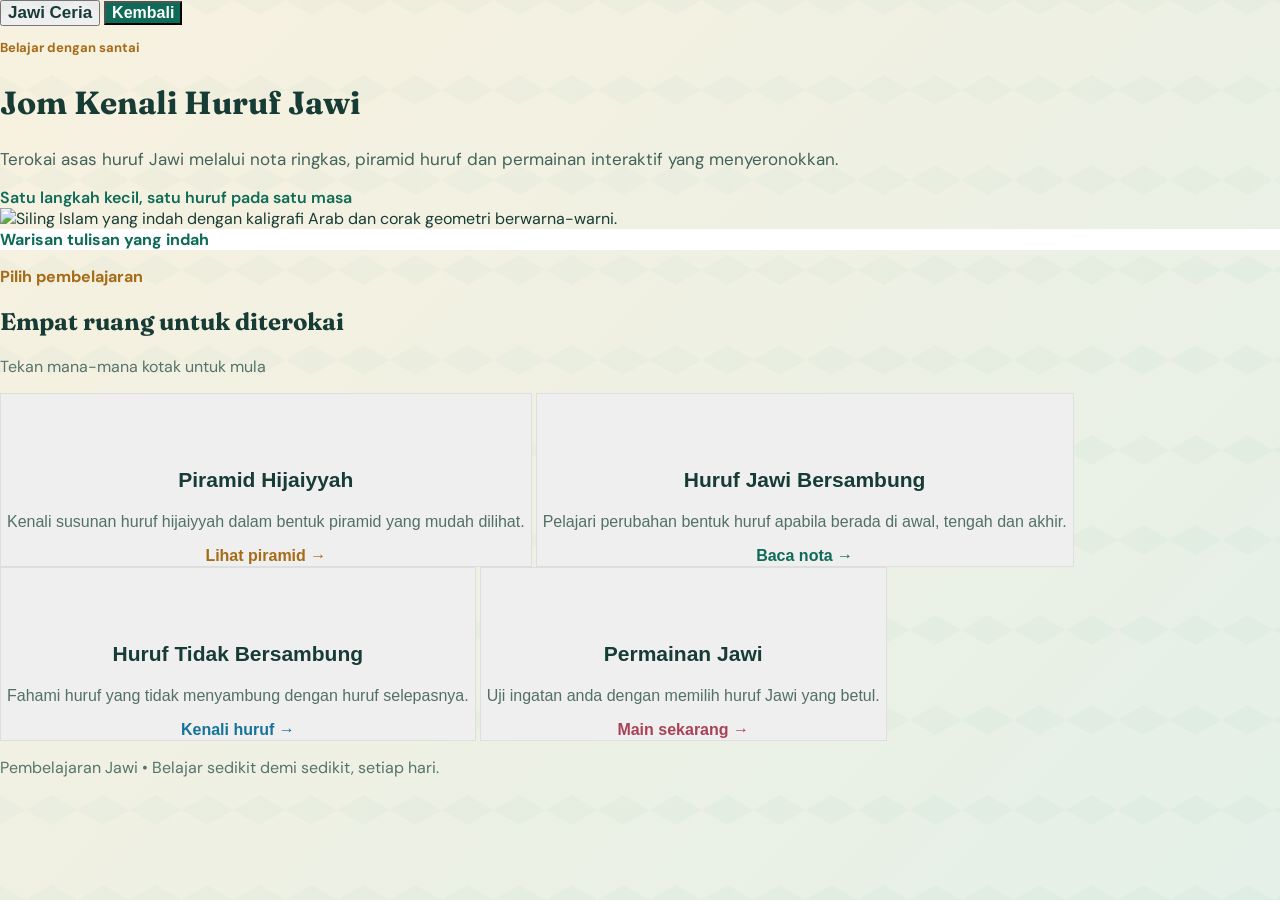
==== index.html @ 9f3eb5b2 "Create index.html" ====
<!doctype html>
<html lang="ms"><head><script>window["__codeletBootstrap__"]=JSON.parse('{"A":"A","B":"20260918-05-13efa67","C":{"Abril Fatface":"YACgEZbkUVE,0","Alfa Slab One":"YACgEYS9sJU,0","Anton":"YACgEcYqQ-A,0","Archivo":"YACgEZulLoA,0","Arial Narrow":"YAGyDvJ_4Ts,0","Arial Rounded MT Bold":"YAFcfoaHu-s,0","Arial":"YAGyDvJ_4Ts,0","Avenir Next":"YAFcfmNq6UY,0","Baloo 2":"YADK30bC6HQ,0","Bebas Neue":"YACgESME5ew,0","Bricolage Grotesque":"YAFyMcdwzpc,0","Broken Glyph":"YADZ-exUkv0,0","Canva Sans":"YAFdJjTk5UU,1","Caveat":"YALBs2ploWQ,0","Comic Sans MS":"YAFcfvtOAUY,1","Cormorant Garamond":"YAFdJhX-538,0","Courier New":"YAGzXiGs0_8,0","Courier Prime":"YAD1aFjegN8,0","DM Sans":"YAD1aU3sLnI,0","DM Serif Display":"YAD1aYG82rc,0","Forum":"YACgEcnnqB4,0","Fraunces":"YAFdJpU7Kkk,0","Georgia":"YAGzXkO0pEM,0","Ghost Mono":"YAHQutsX00Q,0","Hanken Grotesk":"YAFcfhwp99E,0","Helvetica Neue":"YAFcf6CtJfI,0","Helvetica":"YAFcf6CtJfI,0","IBM Plex Mono":"YAFdJkmvhGI,0","Impact":"YAFcfnjI7Vk,0","Instrument Serif":"YAHFeOnZNEk,0","Inter":"YAFdJvSyp_k,3","Iowan Old Style":"YAGNIFa8j9o,0","Jacques Francois":"YADK3zbC6RM,0","JetBrains Mono":"YAFdJksXcAk,0","Josefin Sans":"YAFdJjvw9Ps,0","Lato":"YAFdJuFCnaw,0","Libre Baskerville":"YACgEUFdPdA,0","Lobster":"YAD8SnSjSFI,0","Lora":"YACgEXvxf8Q,0","Merriweather":"YACgEXvHxxs,0","Montserrat":"YAFdtQi73Xs,0","Nunito":"YAFdJoNRMmU,1","Oleo Script":"YACgEQQ14jI,0","Oswald":"YACgEQY10lw,0","Pacifico":"YADLjORQ1u4,0","Phantom Sans":"YAFdJvgJ5TU,0","Playfair Display":"YAFdJhem5V8,1","Plus Jakarta Sans":"YAGvf3_u0_Q,0","Poppins":"YAFdJjbTu24,1","Press Start 2P":"YAFyGr-8pmQ,0","Quicksand":"YAFdJpYtCxE,1","Raleway":"YAFdJhmxbVQ,1","Roboto Slab":"YAFdJswIKAg,0","Rockwell":"YAFcfyVZnN0,0","Rye":"YACgEdQP21k,0","Segoe UI":"YAHNdRD1Klw,0","Source Sans 3":"YAG4lO1Mj10,0","Source Serif 4":"YACgEfdj394,0","Space Grotesk":"YADZ-dYEmhg,0","Space Mono":"YADW1-vpsoc,0","Times New Roman":"YAGzXW3gftg,0","Times":"YAGzXW3gftg,0","Trebuchet MS":"YAFcfrglpVA,0","UV Display":"YAEdVfSSpYo,0","UV Sans":"YAFdJvgJ5TU,0","Ubuntu":"YACgERDU--Q,0","Verdana":"YAGzXTctYtQ,0","Work Sans":"YAGXhLOKv44,0","Yellowtail":"YACgEYG4kG4,0","ui-monospace":"YAD1aFjegN8,0","ui-sans-serif":"YACkoD1yZN0,0"}}');</script><script src="/_sdk/83d6dfdadcd4750a.telemetry_sdk.js" integrity="sha512-XS4Dvzp6vbagZS9vFErihvr8aO3S0tH78KWUefn06fmL4WYqryBtZj/IOLITYj7dFA4gPVvPg1W/JB1DK3uLNQ=="></script>
  <meta charset="UTF-8">
  <meta name="viewport" content="width=device-width, initial-scale=1.0">
  <title>Pembelajaran Huruf Jawi</title>
  <link href="https://fonts.googleapis.com/css2?family=DM+Sans:wght@400;500;600;700&amp;family=Fraunces:opsz,wght@9..144,600;9..144,700&amp;display=swap" rel="stylesheet">
  <style>
    :root {
      --ink: #173b35;
      --cream: #fffaf0;
      --emerald: #0e6b57;
      --gold: #c68b2d;
      --paper: #fffdf8;
    }

    * { box-sizing: border-box; }

    html { scroll-behavior: smooth; }

    body {
      width: 100%;
      min-height: 100%;
      margin: 0;
      color: var(--ink);
      font-family: "DM Sans", sans-serif;
      background-color: var(--cream);
    }

    .app-shell {
      width: 100%;
      min-height: calc(100 * min(var(--vh, 1vh), 1vh));
      position: relative;
      overflow: hidden;
    }

    .pattern-layer {
      position: absolute;
      inset: 0;
      opacity: 0.42;
      pointer-events: none;
      background-image:
        linear-gradient(30deg, rgba(14, 107, 87, 0.055) 12%, transparent 12.5%, transparent 87%, rgba(14, 107, 87, 0.055) 87.5%, rgba(14, 107, 87, 0.055)),
        linear-gradient(150deg, rgba(14, 107, 87, 0.055) 12%, transparent 12.5%, transparent 87%, rgba(14, 107, 87, 0.055) 87.5%, rgba(14, 107, 87, 0.055));
      background-size: 52px 90px;
    }

    .display-font { font-family: "Fraunces", serif; }

    .page-view {
      display: none;
      position: relative;
      z-index: 1;
      animation: reveal 0.38s ease-out;
    }

    .page-view.is-active { display: block; }

    .nav-card {
      border: 1px solid rgba(23, 59, 53, 0.09);
      transition: transform 0.22s ease, box-shadow 0.22s ease;
    }

    .nav-card:hover,
    .nav-card:focus-visible {
      transform: translateY(-7px);
      box-shadow: 0 20px 34px rgba(18, 70, 58, 0.16);
    }

    .nav-card:focus-visible,
    .back-button:focus-visible,
    .answer-button:focus-visible,
    .retry-button:focus-visible {
      outline: 3px solid #c68b2d;
      outline-offset: 3px;
    }

    .card-icon {
      width: 3.25rem;
      height: 3.25rem;
      display: grid;
      place-items: center;
      border-radius: 18px;
    }

    .arabic {
      font-family: "Times New Roman", serif;
      direction: rtl;
      line-height: 1;
    }

    .pyramid-row {
      display: flex;
      justify-content: center;
      gap: clamp(0.45rem, 1.8vw, 1rem);
      margin-bottom: 0.85rem;
    }

    .letter-tile {
      display: grid;
      width: clamp(2.7rem, 7vw, 4.8rem);
      height: clamp(2.7rem, 7vw, 4.8rem);
      place-items: center;
      border-radius: 15px;
      background: #fffdf8;
      border: 1px solid rgba(198, 139, 45, 0.28);
      box-shadow: 0 7px 17px rgba(23, 59, 53, 0.08);
      color: #0e6b57;
      font-size: clamp(1.65rem, 4vw, 2.55rem);
      font-weight: bold;
    }

    .note-row {
      display: grid;
      grid-template-columns: minmax(80px, 0.85fr) 1.2fr 1fr 1fr 1fr;
      gap: 0.65rem;
      align-items: center;
      padding: 1rem;
      border-bottom: 1px solid rgba(23, 59, 53, 0.09);
    }

    .note-row:last-child { border-bottom: 0; }

    .answer-button {
      width: 100%;
      padding: 0.9rem 1rem;
      border-radius: 0.9rem;
      border: 1px solid #d9e5dd;
      background: #fffdf8;
      color: #173b35;
      font-weight: 700;
      transition: transform 0.18s ease, background 0.18s ease, border-color 0.18s ease;
    }

    .answer-button:hover { transform: translateY(-2px); border-color: #0e6b57; }
    .answer-button.is-correct { background: #dcefe6; border-color: #0e6b57; color: #07523f; }
    .answer-button.is-wrong { background: #f9e0db; border-color: #bd4f37; color: #91331f; }

    .status-message { min-height: 1.6rem; }

    @keyframes reveal {
      from { opacity: 0; transform: translateY(10px); }
      to { opacity: 1; transform: translateY(0); }
    }

    @media (max-width: 640px) {
      .note-row {
        grid-template-columns: 1fr 1fr;
        padding: 0.9rem;
      }

      .note-row .note-label { grid-column: 1 / -1; }
    }
  </style>
  <script src="https://cdn.jsdelivr.net/npm/lucide@0.577.0/dist/umd/lucide.min.js" type="text/javascript"></script>
  <script src="https://cdn.tailwindcss.com/3.4.17" type="text/javascript"></script>
  <script src="/_sdk/8de366929c5f3b48.data_sdk.js" type="text/javascript" integrity="sha512-TyQ8k8cZj66xe/aENmn6RyZpdOFZXbAo5+KBG3PeFM+Q4qMTHU8xAqmq4ADClNfPrstgQYV6OzZHwLTnElzB2g=="></script>
  <script src="/_sdk/0ddbbee1c66b1212.editing_sdk.js" type="text/javascript" integrity="sha512-HQn5LM1yruQSbY78ATUril6QeOJ9xj7KqO64ltLtb4vBwI5Qv3/tloFFOndBPZTNZoeV5xKzuth5y6FTi9crsg=="></script>
  <script src="/_sdk/765e1fea0cec97ce.resizing_sdk.js" type="text/javascript" integrity="sha512-IRTJnqww0+HQ5V/LlWEQrlD5SrYHaVvaeVoNe8HYQXoaguzUGheSd9+n9s6WOgaTcEH0g37DuINHZ9aqfzWjlw=="></script>
 </head>
 <body data-template-id="__page-root" style="background: linear-gradient(135deg, rgb(248, 241, 223), rgb(228, 240, 232));">
  <div class="app-shell">
   <div class="pattern-layer"></div>
   <header class="relative z-10 w-full px-5 pt-5 sm:px-8">
    <div class="mx-auto flex max-w-6xl items-center justify-between rounded-2xl border border-white/60 bg-white/75 px-5 py-3 shadow-sm backdrop-blur"><button id="brand-home" type="button" class="flex items-center gap-3 text-left" aria-label="Kembali ke halaman utama"> <span class="grid h-10 w-10 place-items-center rounded-xl bg-emerald-700 text-amber-100"> <i data-lucide="languages" width="21" height="21"></i> </span> <span data-template-id="brand-name" class="canva-text font-bold" style="color: rgb(23, 59, 53); font-weight: 700; font-style: normal; font-size: 17px;">Jawi Ceria</span> </button> <button id="back-button" type="button" data-template-id="back-button" class="back-button canva-button hidden items-center gap-2 rounded-xl px-4 py-2 text-sm font-bold transition hover:brightness-95" style="background: rgb(14, 107, 87); color: rgb(255, 255, 255); font-weight: 700; font-style: normal; font-size: 16px;">Kembali</button>
    </div>
   </header>
   <main class="relative z-10 w-full px-5 pb-10 pt-7 sm:px-8">
    <section id="home-view" class="page-view is-active" aria-labelledby="home-title">
     <div class="mx-auto max-w-6xl">
      <div class="grid items-center gap-8 rounded-[2rem] border border-white/70 bg-white/65 p-6 shadow-xl shadow-emerald-950/5 backdrop-blur-sm md:grid-cols-[1.25fr_0.75fr] md:p-10">
       <div>
        <p data-template-id="hero-eyebrow" class="canva-text mb-3 font-bold uppercase tracking-[0.18em]" style="color: rgb(166, 107, 22); font-weight: 700; font-style: normal; font-size: 13px;">Belajar dengan santai</p>
        <h1 id="home-title" data-template-id="home-title" class="canva-text display-font mb-4 font-bold leading-tight" style="color: rgb(23, 59, 53); font-weight: 700; font-style: normal; font-size: 32px;">Jom Kenali Huruf Jawi</h1>
        <p data-template-id="home-description" class="canva-text max-w-xl leading-7" style="color: rgb(66, 99, 91); font-weight: 400; font-style: normal; font-size: 17px;">Terokai asas huruf Jawi melalui nota ringkas, piramid huruf dan permainan interaktif yang menyeronokkan.</p>
        <div class="mt-6 flex items-center gap-3 text-sm font-semibold text-emerald-800"><span class="h-px w-9 bg-amber-600"></span> <span data-template-id="hero-note" class="canva-text" style="color: rgb(14, 107, 87); font-weight: 600; font-style: normal; font-size: 16px;">Satu langkah kecil, satu huruf pada satu masa</span>
        </div>
       </div>
       <div class="relative mx-auto w-full max-w-sm">
        <div class="absolute -inset-3 rounded-[2rem] border border-amber-500/30"></div><img data-template-id="hero-image" loading="lazy" class="canva-image relative h-64 w-full rounded-[1.6rem] object-cover shadow-lg md:h-72" src="https://images.pexels.com/photos/19697783/pexels-photo-19697783.jpeg" alt="Siling Islam yang indah dengan kaligrafi Arab dan corak geometri berwarna-warni.">
        <div data-template-id="image-caption" class="canva-banner absolute -bottom-4 -left-3 rounded-xl px-4 py-3 text-sm font-bold shadow-lg" style="background: rgb(255, 255, 255); color: rgb(14, 107, 87); font-weight: 700; font-style: normal; font-size: 16px;">Warisan tulisan yang indah</div>
       </div>
      </div>
      <section class="mt-10" aria-labelledby="learning-title">
       <div class="mb-5 flex flex-wrap items-end justify-between gap-3">
        <div>
         <p data-template-id="section-eyebrow" class="canva-text mb-1 text-sm font-bold uppercase tracking-[0.14em]" style="color: rgb(166, 107, 22); font-weight: 700; font-style: normal; font-size: 16px;">Pilih pembelajaran</p>
         <h2 id="learning-title" data-template-id="learning-title" class="canva-text display-font font-bold" style="color: rgb(23, 59, 53); font-weight: 700; font-style: normal; font-size: 24px;">Empat ruang untuk diterokai</h2>
        </div>
        <p data-template-id="section-help" class="canva-text text-sm" style="color: rgb(86, 115, 107); font-weight: 400; font-style: normal; font-size: 16px;">Tekan mana-mana kotak untuk mula</p>
       </div>
       <div class="grid gap-5 sm:grid-cols-2"><button type="button" class="nav-card text-left rounded-3xl p-6 shadow-sm" data-target="pyramid-view"> <span class="card-icon mb-5 bg-amber-100 text-amber-700"><i data-lucide="triangle" width="28" height="28"></i></span> <h3 data-template-id="card-pyramid-title" class="canva-text mb-2 font-bold" style="color: rgb(23, 59, 53); font-weight: 700; font-style: normal; font-size: 21px;">Piramid Hijaiyyah</h3><p data-template-id="card-pyramid-description" class="canva-text leading-6" style="color: rgb(82, 112, 103); font-weight: 400; font-style: normal; font-size: 16px;">Kenali susunan huruf hijaiyyah dalam bentuk piramid yang mudah dilihat.</p><span data-template-id="card-open-label" class="canva-text mt-5 inline-flex items-center gap-2 text-sm font-bold" style="color: rgb(166, 107, 22); font-weight: 700; font-style: normal; font-size: 16px;">Lihat piramid →</span> </button> <button type="button" class="nav-card text-left rounded-3xl p-6 shadow-sm" data-target="connected-view"> <span class="card-icon mb-5 bg-emerald-100 text-emerald-700"><i data-lucide="notebook-pen" width="27" height="27"></i></span> <h3 data-template-id="card-connected-title" class="canva-text mb-2 font-bold" style="color: rgb(23, 59, 53); font-weight: 700; font-style: normal; font-size: 21px;">Huruf Jawi Bersambung</h3><p data-template-id="card-connected-description" class="canva-text leading-6" style="color: rgb(82, 112, 103); font-weight: 400; font-style: normal; font-size: 16px;">Pelajari perubahan bentuk huruf apabila berada di awal, tengah dan akhir.</p><span data-template-id="card-open-label-two" class="canva-text mt-5 inline-flex items-center gap-2 text-sm font-bold" style="color: rgb(14, 107, 87); font-weight: 700; font-style: normal; font-size: 16px;">Baca nota →</span> </button> <button type="button" class="nav-card text-left rounded-3xl p-6 shadow-sm" data-target="separate-view"> <span class="card-icon mb-5 bg-sky-100 text-sky-700"><i data-lucide="git-fork" width="27" height="27"></i></span> <h3 data-template-id="card-separate-title" class="canva-text mb-2 font-bold" style="color: rgb(23, 59, 53); font-weight: 700; font-style: normal; font-size: 21px;">Huruf Tidak Bersambung</h3><p data-template-id="card-separate-description" class="canva-text leading-6" style="color: rgb(82, 112, 103); font-weight: 400; font-style: normal; font-size: 16px;">Fahami huruf yang tidak menyambung dengan huruf selepasnya.</p><span data-template-id="card-open-label-three" class="canva-text mt-5 inline-flex items-center gap-2 text-sm font-bold" style="color: rgb(22, 115, 154); font-weight: 700; font-style: normal; font-size: 16px;">Kenali huruf →</span> </button> <button type="button" class="nav-card text-left rounded-3xl p-6 shadow-sm" data-target="game-view"> <span class="card-icon mb-5 bg-rose-100 text-rose-700"><i data-lucide="gamepad-2" width="27" height="27"></i></span> <h3 data-template-id="card-game-title" class="canva-text mb-2 font-bold" style="color: rgb(23, 59, 53); font-weight: 700; font-style: normal; font-size: 21px;">Permainan Jawi</h3><p data-template-id="card-game-description" class="canva-text leading-6" style="color: rgb(82, 112, 103); font-weight: 400; font-style: normal; font-size: 16px;">Uji ingatan anda dengan memilih huruf Jawi yang betul.</p><span data-template-id="card-open-label-four" class="canva-text mt-5 inline-flex items-center gap-2 text-sm font-bold" style="color: rgb(169, 65, 86); font-weight: 700; font-style: normal; font-size: 16px;">Main sekarang →</span> </button>
       </div>
      </section>
     </div>
    </section>
    <section id="pyramid-view" class="page-view" aria-labelledby="pyramid-title">
     <div class="mx-auto max-w-4xl">
      <div data-template-id="pyramid-panel" class="canva-panel rounded-[2rem] p-6 shadow-xl sm:p-10" style="background: rgb(255, 253, 248);">
       <p data-template-id="pyramid-eyebrow" class="canva-text mb-2 text-sm font-bold uppercase tracking-[0.15em]" style="color: rgb(166, 107, 22); font-weight: 700; font-style: normal; font-size: 16px;">Kotak 1</p>
       <h1 id="pyramid-title" data-template-id="pyramid-title" class="canva-text display-font mb-3 font-bold" style="color: rgb(23, 59, 53); font-weight: 700; font-style: normal; font-size: 32px;">Piramid Hijaiyyah</h1>
       <p data-template-id="pyramid-description" class="canva-text max-w-2xl leading-7" style="color: rgb(66, 99, 91); font-weight: 400; font-style: normal; font-size: 17px;">Lihat dan sebutkan huruf dari atas ke bawah. Ulang beberapa kali supaya bentuk huruf lebih mudah diingati.</p>
       <div class="my-9 rounded-3xl border border-amber-200 bg-amber-50/60 p-5 sm:p-8">
        <div class="pyramid-row">
         <span class="letter-tile arabic">ا</span>
        </div>
        <div class="pyramid-row">
         <span class="letter-tile arabic">ب</span><span class="letter-tile arabic">ت</span>
        </div>
        <div class="pyramid-row">
         <span class="letter-tile arabic">ث</span><span class="letter-tile arabic">ج</span><span class="letter-tile arabic">ح</span>
        </div>
        <div class="pyramid-row">
         <span class="letter-tile arabic">خ</span><span class="letter-tile arabic">د</span><span class="letter-tile arabic">ذ</span><span class="letter-tile arabic">ر</span>
        </div>
        <div class="pyramid-row">
         <span class="letter-tile arabic">ز</span><span class="letter-tile arabic">س</span><span class="letter-tile arabic">ش</span><span class="letter-tile arabic">ص</span><span class="letter-tile arabic">ض</span>
        </div>
       </div>
       <div data-template-id="pyramid-tip" class="canva-banner rounded-2xl px-5 py-4 leading-6" style="background: rgb(228, 241, 233); color: rgb(23, 91, 73); font-weight: 600; font-style: normal; font-size: 16px;">Tip belajar: Mulakan dengan satu baris sehari. Sebut huruf dengan kuat sambil menunjuk kepada setiap kotak.</div>
      </div>
     </div>
    </section>
    <section id="connected-view" class="page-view" aria-labelledby="connected-title">
     <div class="mx-auto max-w-5xl">
      <div data-template-id="connected-panel" class="canva-panel rounded-[2rem] p-6 shadow-xl sm:p-10" style="background: rgb(255, 253, 248);">
       <p data-template-id="connected-eyebrow" class="canva-text mb-2 text-sm font-bold uppercase tracking-[0.15em]" style="color: rgb(14, 107, 87); font-weight: 700; font-style: normal; font-size: 16px;">Kotak 2</p>
       <h1 id="connected-title" data-template-id="connected-title" class="canva-text display-font mb-3 font-bold" style="color: rgb(23, 59, 53); font-weight: 700; font-style: normal; font-size: 32px;">Nota Huruf Jawi Bersambung</h1>
       <p data-template-id="connected-description" class="canva-text mb-7 max-w-3xl leading-7" style="color: rgb(66, 99, 91); font-weight: 400; font-style: normal; font-size: 17px;">Sebahagian huruf Jawi berubah bentuk apabila disambungkan. Perhatikan bentuknya di kedudukan yang berbeza.</p>
       <div class="overflow-hidden rounded-2xl border border-emerald-100 bg-white">
        <div class="note-row bg-emerald-800 text-white"><span data-template-id="connected-head-letter" class="canva-text note-label font-bold" style="color: rgb(255, 255, 255); font-weight: 700; font-style: normal; font-size: 16px;">Nama</span> <span data-template-id="connected-head-isolated" class="canva-text text-center font-bold" style="color: rgb(255, 255, 255); font-weight: 700; font-style: normal; font-size: 16px;">Tunggal</span> <span data-template-id="connected-head-start" class="canva-text text-center font-bold" style="color: rgb(255, 255, 255); font-weight: 700; font-style: normal; font-size: 16px;">Awal</span> <span data-template-id="connected-head-middle" class="canva-text text-center font-bold" style="color: rgb(255, 255, 255); font-weight: 700; font-style: normal; font-size: 16px;">Tengah</span> <span data-template-id="connected-head-end" class="canva-text text-center font-bold" style="color: rgb(255, 255, 255); font-weight: 700; font-style: normal; font-size: 16px;">Akhir</span>
        </div>
        <div class="note-row"><span data-template-id="connected-row-one-name" class="canva-text note-label font-bold" style="color: rgb(23, 59, 53); font-weight: 700; font-style: normal; font-size: 16px;">Ba</span> <span data-template-id="connected-row-one-isolated" class="canva-text arabic text-center" style="color: rgb(14, 107, 87); font-weight: 400; font-style: normal; font-size: 28px;">ب</span> <span data-template-id="connected-row-one-start" class="canva-text arabic text-center" style="color: rgb(14, 107, 87); font-weight: 400; font-style: normal; font-size: 28px;">بـ</span> <span data-template-id="connected-row-one-middle" class="canva-text arabic text-center" style="color: rgb(14, 107, 87); font-weight: 400; font-style: normal; font-size: 28px;">ـبـ</span> <span data-template-id="connected-row-one-end" class="canva-text arabic text-center" style="color: rgb(14, 107, 87); font-weight: 400; font-style: normal; font-size: 28px;">ـب</span>
        </div>
        <div class="note-row"><span data-template-id="connected-row-two-name" class="canva-text note-label font-bold" style="color: rgb(23, 59, 53); font-weight: 700; font-style: normal; font-size: 16px;">Sin</span> <span data-template-id="connected-row-two-isolated" class="canva-text arabic text-center" style="color: rgb(14, 107, 87); font-weight: 400; font-style: normal; font-size: 28px;">س</span> <span data-template-id="connected-row-two-start" class="canva-text arabic text-center" style="color: rgb(14, 107, 87); font-weight: 400; font-style: normal; font-size: 28px;">سـ</span> <span data-template-id="connected-row-two-middle" class="canva-text arabic text-center" style="color: rgb(14, 107, 87); font-weight: 400; font-style: normal; font-size: 28px;">ـسـ</span> <span data-template-id="connected-row-two-end" class="canva-text arabic text-center" style="color: rgb(14, 107, 87); font-weight: 400; font-style: normal; font-size: 28px;">ـس</span>
        </div>
        <div class="note-row"><span data-template-id="connected-row-three-name" class="canva-text note-label font-bold" style="color: rgb(23, 59, 53); font-weight: 700; font-style: normal; font-size: 16px;">Mim</span> <span data-template-id="connected-row-three-isolated" class="canva-text arabic text-center" style="color: rgb(14, 107, 87); font-weight: 400; font-style: normal; font-size: 28px;">م</span> <span data-template-id="connected-row-three-start" class="canva-text arabic text-center" style="color: rgb(14, 107, 87); font-weight: 400; font-style: normal; font-size: 28px;">مـ</span> <span data-template-id="connected-row-three-middle" class="canva-text arabic text-center" style="color: rgb(14, 107, 87); font-weight: 400; font-style: normal; font-size: 28px;">ـمـ</span> <span data-template-id="connected-row-three-end" class="canva-text arabic text-center" style="color: rgb(14, 107, 87); font-weight: 400; font-style: normal; font-size: 28px;">ـم</span>
        </div>
       </div>
      </div>
     </div>
    </section>
    <section id="separate-view" class="page-view" aria-labelledby="separate-title">
     <div class="mx-auto max-w-5xl">
      <div data-template-id="separate-panel" class="canva-panel rounded-[2rem] p-6 shadow-xl sm:p-10" style="background: rgb(255, 253, 248);">
       <p data-template-id="separate-eyebrow" class="canva-text mb-2 text-sm font-bold uppercase tracking-[0.15em]" style="color: rgb(22, 115, 154); font-weight: 700; font-style: normal; font-size: 16px;">Kotak 3</p>
       <h1 id="separate-title" data-template-id="separate-title" class="canva-text display-font mb-3 font-bold" style="color: rgb(23, 59, 53); font-weight: 700; font-style: normal; font-size: 32px;">Huruf Tidak Bersambung</h1>
       <p data-template-id="separate-description" class="canva-text max-w-3xl leading-7" style="color: rgb(66, 99, 91); font-weight: 400; font-style: normal; font-size: 17px;">Huruf ini boleh disambungkan dengan huruf sebelumnya, tetapi tidak boleh disambungkan kepada huruf selepasnya.</p>
       <div class="mt-8 grid gap-4 sm:grid-cols-2 lg:grid-cols-4">
        <article data-template-id="separate-card-alif" class="canva-card rounded-2xl p-5 text-center shadow-sm" style="background: rgb(241, 248, 245);">
         <p data-template-id="separate-alif-letter" class="canva-text arabic mb-2" style="color: rgb(14, 107, 87); font-weight: 400; font-style: normal; font-size: 44px;">ا</p>
         <h2 data-template-id="separate-alif-name" class="canva-text mb-2 font-bold" style="color: rgb(23, 59, 53); font-weight: 700; font-style: normal; font-size: 24px;">Alif</h2>
         <p data-template-id="separate-alif-note" class="canva-text text-sm leading-6" style="color: rgb(85, 115, 107); font-weight: 400; font-style: normal; font-size: 16px;">Tidak menyambung ke huruf selepasnya.</p>
        </article>
        <article data-template-id="separate-card-dal" class="canva-card rounded-2xl p-5 text-center shadow-sm" style="background: rgb(238, 247, 250);">
         <p data-template-id="separate-dal-letter" class="canva-text arabic mb-2" style="color: rgb(22, 115, 154); font-weight: 400; font-style: normal; font-size: 44px;">د</p>
         <h2 data-template-id="separate-dal-name" class="canva-text mb-2 font-bold" style="color: rgb(23, 59, 53); font-weight: 700; font-style: normal; font-size: 24px;">Dal</h2>
         <p data-template-id="separate-dal-note" class="canva-text text-sm leading-6" style="color: rgb(85, 115, 107); font-weight: 400; font-style: normal; font-size: 16px;">Berhenti sambungan selepas huruf ini.</p>
        </article>
        <article data-template-id="separate-card-ra" class="canva-card rounded-2xl p-5 text-center shadow-sm" style="background: rgb(255, 245, 232);">
         <p data-template-id="separate-ra-letter" class="canva-text arabic mb-2" style="color: rgb(166, 107, 22); font-weight: 400; font-style: normal; font-size: 44px;">ر</p>
         <h2 data-template-id="separate-ra-name" class="canva-text mb-2 font-bold" style="color: rgb(23, 59, 53); font-weight: 700; font-style: normal; font-size: 24px;">Ra</h2>
         <p data-template-id="separate-ra-note" class="canva-text text-sm leading-6" style="color: rgb(85, 115, 107); font-weight: 400; font-style: normal; font-size: 16px;">Bentuknya kekal terpisah di sebelah kiri.</p>
        </article>
        <article data-template-id="separate-card-wau" class="canva-card rounded-2xl p-5 text-center shadow-sm" style="background: rgb(251, 239, 241);">
         <p data-template-id="separate-wau-letter" class="canva-text arabic mb-2" style="color: rgb(169, 65, 86); font-weight: 400; font-style: normal; font-size: 44px;">و</p>
         <h2 data-template-id="separate-wau-name" class="canva-text mb-2 font-bold" style="color: rgb(23, 59, 53); font-weight: 700; font-style: normal; font-size: 24px;">Wau</h2>
         <p data-template-id="separate-wau-note" class="canva-text text-sm leading-6" style="color: rgb(85, 115, 107); font-weight: 400; font-style: normal; font-size: 16px;">Tidak boleh bersambung dengan huruf seterusnya.</p>
        </article>
       </div>
       <div data-template-id="separate-tip" class="canva-banner mt-7 rounded-2xl px-5 py-4 leading-6" style="background: rgb(233, 243, 248); color: rgb(23, 97, 125); font-weight: 600; font-style: normal; font-size: 16px;">Ingat mudah: Alif, Dal, Zal, Ra, Zai dan Wau tidak menyambung ke huruf selepasnya.</div>
      </div>
     </div>
    </section>
    <section id="game-view" class="page-view" aria-labelledby="game-title">
     <div class="mx-auto max-w-3xl">
      <div data-template-id="game-panel" class="canva-panel rounded-[2rem] p-6 text-center shadow-xl sm:p-10" style="background: rgb(255, 253, 248);">
       <p data-template-id="game-eyebrow" class="canva-text mb-2 text-sm font-bold uppercase tracking-[0.15em]" style="color: rgb(169, 65, 86); font-weight: 700; font-style: normal; font-size: 16px;">Kotak 4</p>
       <h1 id="game-title" data-template-id="game-title" class="canva-text display-font mb-3 font-bold" style="color: rgb(23, 59, 53); font-weight: 700; font-style: normal; font-size: 32px;">Permainan Jawi</h1>
       <p data-template-id="game-description" class="canva-text mx-auto max-w-xl leading-7" style="color: rgb(66, 99, 91); font-weight: 400; font-style: normal; font-size: 17px;">Pilih huruf yang sepadan dengan nama yang diberikan. Jawab dengan tenang dan cuba lagi jika perlu.</p>
       <div class="my-8 rounded-3xl border border-amber-200 bg-amber-50 p-7">
        <p data-template-id="game-question-label" class="canva-text mb-3 font-bold" style="color: rgb(121, 82, 19); font-weight: 700; font-style: normal; font-size: 16px;">Manakah huruf Jawi bagi “Ba”?</p>
        <p data-template-id="game-letter" class="canva-text arabic font-bold" style="color: rgb(14, 107, 87); font-weight: 400; font-style: normal; font-size: 64px;">ب</p>
       </div>
       <div class="grid gap-3 sm:grid-cols-3" role="group" aria-label="Pilihan jawapan"><button type="button" class="answer-button arabic" data-answer="wrong" data-template-id="answer-one" style="background: rgb(255, 253, 248); color: rgb(23, 59, 53); font-weight: 700; font-style: normal; font-size: 28px;">ت</button> <button type="button" class="answer-button arabic" data-answer="correct" data-template-id="answer-two" style="background: rgb(255, 253, 248); color: rgb(23, 59, 53); font-weight: 700; font-style: normal; font-size: 28px;">ب</button> <button type="button" class="answer-button arabic" data-answer="wrong" data-template-id="answer-three" style="background: rgb(255, 253, 248); color: rgb(23, 59, 53); font-weight: 700; font-style: normal; font-size: 28px;">ن</button>
       </div>
       <p id="game-feedback" class="status-message mt-5 text-sm font-bold" aria-live="polite"></p><button id="retry-button" type="button" data-template-id="retry-button" class="retry-button canva-button mt-4 hidden rounded-xl px-5 py-3 font-bold transition hover:brightness-95" style="background: rgb(14, 107, 87); color: rgb(255, 255, 255); font-weight: 700; font-style: normal; font-size: 16px;">Cuba Semula</button>
      </div>
     </div>
    </section>
   </main>
   <footer class="relative z-10 w-full px-5 pb-7 text-center sm:px-8">
    <p data-template-id="footer-text" class="canva-text text-sm" style="color: rgb(86, 115, 107); font-weight: 400; font-style: normal; font-size: 16px;">Pembelajaran Jawi • Belajar sedikit demi sedikit, setiap hari.</p>
   </footer>
  </div>
  <script>
    document.addEventListener("DOMContentLoaded", function () {
      lucide.createIcons();

      const views = document.querySelectorAll(".page-view");
      const backButton = document.getElementById("back-button");
      const brandHome = document.getElementById("brand-home");
      const homeView = document.getElementById("home-view");

      function showView(viewId) {
        views.forEach(function (view) {
          view.classList.toggle("is-active", view.id === viewId);
        });

        const isHome = viewId === "home-view";
        backButton.classList.toggle("hidden", isHome);
        backButton.classList.toggle("inline-flex", !isHome);

        if (!isHome) {
          window.scrollTo({ top: 0, behavior: "smooth" });
        }
      }

      document.querySelectorAll("[data-target]").forEach(function (button) {
        button.addEventListener("click", function () {
          showView(button.dataset.target);
        });
      });

      backButton.addEventListener("click", function () {
        showView("home-view");
      });

      brandHome.addEventListener("click", function () {
        showView("home-view");
      });

      const feedback = document.getElementById("game-feedback");
      const retryButton = document.getElementById("retry-button");
      const answers = document.querySelectorAll(".answer-button");

      answers.forEach(function (answer) {
        answer.addEventListener("click", function () {
          if (document.querySelector(".answer-button:disabled")) return;

          answers.forEach(function (item) {
            item.disabled = true;
          });

          if (answer.dataset.answer === "correct") {
            answer.classList.add("is-correct");
            feedback.textContent = "Hebat! Ini ialah huruf ب (ba).";
            feedback.className = "status-message mt-5 text-sm font-bold text-emerald-700";
          } else {
            answer.classList.add("is-wrong");
            document.querySelector('[data-answer="correct"]').classList.add("is-correct");
            feedback.textContent = "Belum tepat. Jawapan yang betul ialah ب (ba).";
            feedback.className = "status-message mt-5 text-sm font-bold text-rose-700";
          }

          retryButton.classList.remove("hidden");
        });
      });

      retryButton.addEventListener("click", function () {
        answers.forEach(function (answer) {
          answer.disabled = false;
          answer.classList.remove("is-correct", "is-wrong");
        });

        feedback.textContent = "";
        feedback.className = "status-message mt-5 text-sm font-bold";
        retryButton.classList.add("hidden");
      });
    });
  </script>
 
</body></html>
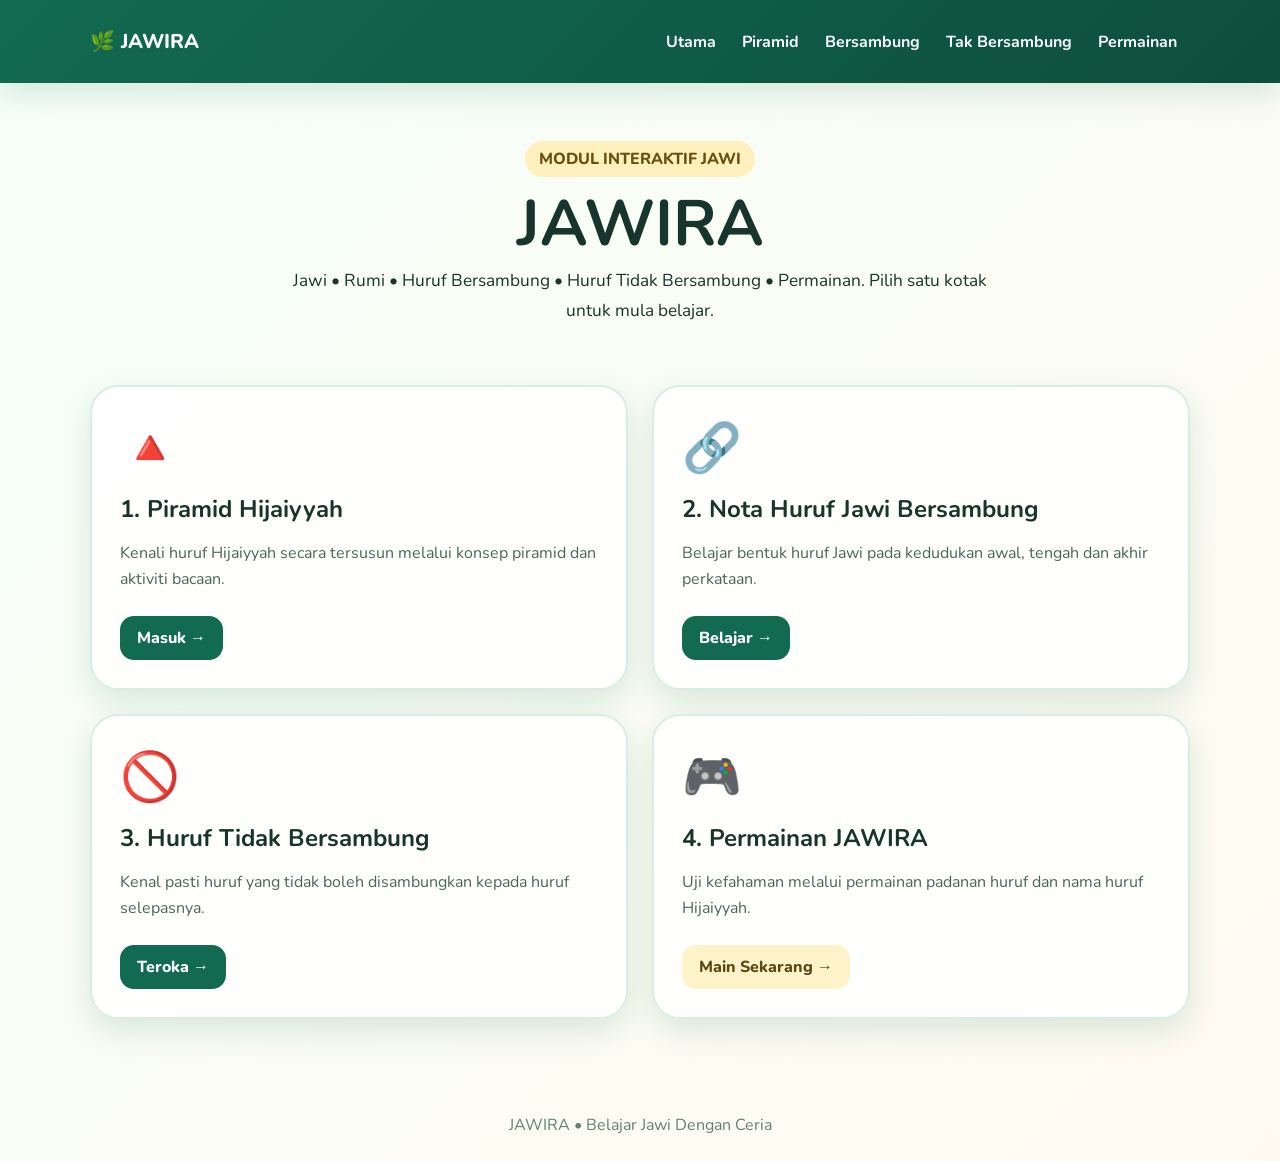
==== commit 54a2ca22: "Add files via upload" ====
--- a/index.html
+++ b/index.html
@@ -1,372 +1,16 @@
-<!doctype html>
-<html lang="ms"><head><script>window["__codeletBootstrap__"]=JSON.parse('{"A":"A","B":"20260918-05-13efa67","C":{"Abril Fatface":"YACgEZbkUVE,0","Alfa Slab One":"YACgEYS9sJU,0","Anton":"YACgEcYqQ-A,0","Archivo":"YACgEZulLoA,0","Arial Narrow":"YAGyDvJ_4Ts,0","Arial Rounded MT Bold":"YAFcfoaHu-s,0","Arial":"YAGyDvJ_4Ts,0","Avenir Next":"YAFcfmNq6UY,0","Baloo 2":"YADK30bC6HQ,0","Bebas Neue":"YACgESME5ew,0","Bricolage Grotesque":"YAFyMcdwzpc,0","Broken Glyph":"YADZ-exUkv0,0","Canva Sans":"YAFdJjTk5UU,1","Caveat":"YALBs2ploWQ,0","Comic Sans MS":"YAFcfvtOAUY,1","Cormorant Garamond":"YAFdJhX-538,0","Courier New":"YAGzXiGs0_8,0","Courier Prime":"YAD1aFjegN8,0","DM Sans":"YAD1aU3sLnI,0","DM Serif Display":"YAD1aYG82rc,0","Forum":"YACgEcnnqB4,0","Fraunces":"YAFdJpU7Kkk,0","Georgia":"YAGzXkO0pEM,0","Ghost Mono":"YAHQutsX00Q,0","Hanken Grotesk":"YAFcfhwp99E,0","Helvetica Neue":"YAFcf6CtJfI,0","Helvetica":"YAFcf6CtJfI,0","IBM Plex Mono":"YAFdJkmvhGI,0","Impact":"YAFcfnjI7Vk,0","Instrument Serif":"YAHFeOnZNEk,0","Inter":"YAFdJvSyp_k,3","Iowan Old Style":"YAGNIFa8j9o,0","Jacques Francois":"YADK3zbC6RM,0","JetBrains Mono":"YAFdJksXcAk,0","Josefin Sans":"YAFdJjvw9Ps,0","Lato":"YAFdJuFCnaw,0","Libre Baskerville":"YACgEUFdPdA,0","Lobster":"YAD8SnSjSFI,0","Lora":"YACgEXvxf8Q,0","Merriweather":"YACgEXvHxxs,0","Montserrat":"YAFdtQi73Xs,0","Nunito":"YAFdJoNRMmU,1","Oleo Script":"YACgEQQ14jI,0","Oswald":"YACgEQY10lw,0","Pacifico":"YADLjORQ1u4,0","Phantom Sans":"YAFdJvgJ5TU,0","Playfair Display":"YAFdJhem5V8,1","Plus Jakarta Sans":"YAGvf3_u0_Q,0","Poppins":"YAFdJjbTu24,1","Press Start 2P":"YAFyGr-8pmQ,0","Quicksand":"YAFdJpYtCxE,1","Raleway":"YAFdJhmxbVQ,1","Roboto Slab":"YAFdJswIKAg,0","Rockwell":"YAFcfyVZnN0,0","Rye":"YACgEdQP21k,0","Segoe UI":"YAHNdRD1Klw,0","Source Sans 3":"YAG4lO1Mj10,0","Source Serif 4":"YACgEfdj394,0","Space Grotesk":"YADZ-dYEmhg,0","Space Mono":"YADW1-vpsoc,0","Times New Roman":"YAGzXW3gftg,0","Times":"YAGzXW3gftg,0","Trebuchet MS":"YAFcfrglpVA,0","UV Display":"YAEdVfSSpYo,0","UV Sans":"YAFdJvgJ5TU,0","Ubuntu":"YACgERDU--Q,0","Verdana":"YAGzXTctYtQ,0","Work Sans":"YAGXhLOKv44,0","Yellowtail":"YACgEYG4kG4,0","ui-monospace":"YAD1aFjegN8,0","ui-sans-serif":"YACkoD1yZN0,0"}}');</script><script src="/_sdk/83d6dfdadcd4750a.telemetry_sdk.js" integrity="sha512-XS4Dvzp6vbagZS9vFErihvr8aO3S0tH78KWUefn06fmL4WYqryBtZj/IOLITYj7dFA4gPVvPg1W/JB1DK3uLNQ=="></script>
-  <meta charset="UTF-8">
-  <meta name="viewport" content="width=device-width, initial-scale=1.0">
-  <title>Pembelajaran Huruf Jawi</title>
-  <link href="https://fonts.googleapis.com/css2?family=DM+Sans:wght@400;500;600;700&amp;family=Fraunces:opsz,wght@9..144,600;9..144,700&amp;display=swap" rel="stylesheet">
-  <style>
-    :root {
-      --ink: #173b35;
-      --cream: #fffaf0;
-      --emerald: #0e6b57;
-      --gold: #c68b2d;
-      --paper: #fffdf8;
-    }
-
-    * { box-sizing: border-box; }
-
-    html { scroll-behavior: smooth; }
-
-    body {
-      width: 100%;
-      min-height: 100%;
-      margin: 0;
-      color: var(--ink);
-      font-family: "DM Sans", sans-serif;
-      background-color: var(--cream);
-    }
-
-    .app-shell {
-      width: 100%;
-      min-height: calc(100 * min(var(--vh, 1vh), 1vh));
-      position: relative;
-      overflow: hidden;
-    }
-
-    .pattern-layer {
-      position: absolute;
-      inset: 0;
-      opacity: 0.42;
-      pointer-events: none;
-      background-image:
-        linear-gradient(30deg, rgba(14, 107, 87, 0.055) 12%, transparent 12.5%, transparent 87%, rgba(14, 107, 87, 0.055) 87.5%, rgba(14, 107, 87, 0.055)),
-        linear-gradient(150deg, rgba(14, 107, 87, 0.055) 12%, transparent 12.5%, transparent 87%, rgba(14, 107, 87, 0.055) 87.5%, rgba(14, 107, 87, 0.055));
-      background-size: 52px 90px;
-    }
-
-    .display-font { font-family: "Fraunces", serif; }
-
-    .page-view {
-      display: none;
-      position: relative;
-      z-index: 1;
-      animation: reveal 0.38s ease-out;
-    }
-
-    .page-view.is-active { display: block; }
-
-    .nav-card {
-      border: 1px solid rgba(23, 59, 53, 0.09);
-      transition: transform 0.22s ease, box-shadow 0.22s ease;
-    }
-
-    .nav-card:hover,
-    .nav-card:focus-visible {
-      transform: translateY(-7px);
-      box-shadow: 0 20px 34px rgba(18, 70, 58, 0.16);
-    }
-
-    .nav-card:focus-visible,
-    .back-button:focus-visible,
-    .answer-button:focus-visible,
-    .retry-button:focus-visible {
-      outline: 3px solid #c68b2d;
-      outline-offset: 3px;
-    }
-
-    .card-icon {
-      width: 3.25rem;
-      height: 3.25rem;
-      display: grid;
-      place-items: center;
-      border-radius: 18px;
-    }
-
-    .arabic {
-      font-family: "Times New Roman", serif;
-      direction: rtl;
-      line-height: 1;
-    }
-
-    .pyramid-row {
-      display: flex;
-      justify-content: center;
-      gap: clamp(0.45rem, 1.8vw, 1rem);
-      margin-bottom: 0.85rem;
-    }
-
-    .letter-tile {
-      display: grid;
-      width: clamp(2.7rem, 7vw, 4.8rem);
-      height: clamp(2.7rem, 7vw, 4.8rem);
-      place-items: center;
-      border-radius: 15px;
-      background: #fffdf8;
-      border: 1px solid rgba(198, 139, 45, 0.28);
-      box-shadow: 0 7px 17px rgba(23, 59, 53, 0.08);
-      color: #0e6b57;
-      font-size: clamp(1.65rem, 4vw, 2.55rem);
-      font-weight: bold;
-    }
-
-    .note-row {
-      display: grid;
-      grid-template-columns: minmax(80px, 0.85fr) 1.2fr 1fr 1fr 1fr;
-      gap: 0.65rem;
-      align-items: center;
-      padding: 1rem;
-      border-bottom: 1px solid rgba(23, 59, 53, 0.09);
-    }
-
-    .note-row:last-child { border-bottom: 0; }
-
-    .answer-button {
-      width: 100%;
-      padding: 0.9rem 1rem;
-      border-radius: 0.9rem;
-      border: 1px solid #d9e5dd;
-      background: #fffdf8;
-      color: #173b35;
-      font-weight: 700;
-      transition: transform 0.18s ease, background 0.18s ease, border-color 0.18s ease;
-    }
-
-    .answer-button:hover { transform: translateY(-2px); border-color: #0e6b57; }
-    .answer-button.is-correct { background: #dcefe6; border-color: #0e6b57; color: #07523f; }
-    .answer-button.is-wrong { background: #f9e0db; border-color: #bd4f37; color: #91331f; }
-
-    .status-message { min-height: 1.6rem; }
-
-    @keyframes reveal {
-      from { opacity: 0; transform: translateY(10px); }
-      to { opacity: 1; transform: translateY(0); }
-    }
-
-    @media (max-width: 640px) {
-      .note-row {
-        grid-template-columns: 1fr 1fr;
-        padding: 0.9rem;
-      }
-
-      .note-row .note-label { grid-column: 1 / -1; }
-    }
-  </style>
-  <script src="https://cdn.jsdelivr.net/npm/lucide@0.577.0/dist/umd/lucide.min.js" type="text/javascript"></script>
-  <script src="https://cdn.tailwindcss.com/3.4.17" type="text/javascript"></script>
-  <script src="/_sdk/8de366929c5f3b48.data_sdk.js" type="text/javascript" integrity="sha512-TyQ8k8cZj66xe/aENmn6RyZpdOFZXbAo5+KBG3PeFM+Q4qMTHU8xAqmq4ADClNfPrstgQYV6OzZHwLTnElzB2g=="></script>
-  <script src="/_sdk/0ddbbee1c66b1212.editing_sdk.js" type="text/javascript" integrity="sha512-HQn5LM1yruQSbY78ATUril6QeOJ9xj7KqO64ltLtb4vBwI5Qv3/tloFFOndBPZTNZoeV5xKzuth5y6FTi9crsg=="></script>
-  <script src="/_sdk/765e1fea0cec97ce.resizing_sdk.js" type="text/javascript" integrity="sha512-IRTJnqww0+HQ5V/LlWEQrlD5SrYHaVvaeVoNe8HYQXoaguzUGheSd9+n9s6WOgaTcEH0g37DuINHZ9aqfzWjlw=="></script>
- </head>
- <body data-template-id="__page-root" style="background: linear-gradient(135deg, rgb(248, 241, 223), rgb(228, 240, 232));">
-  <div class="app-shell">
-   <div class="pattern-layer"></div>
-   <header class="relative z-10 w-full px-5 pt-5 sm:px-8">
-    <div class="mx-auto flex max-w-6xl items-center justify-between rounded-2xl border border-white/60 bg-white/75 px-5 py-3 shadow-sm backdrop-blur"><button id="brand-home" type="button" class="flex items-center gap-3 text-left" aria-label="Kembali ke halaman utama"> <span class="grid h-10 w-10 place-items-center rounded-xl bg-emerald-700 text-amber-100"> <i data-lucide="languages" width="21" height="21"></i> </span> <span data-template-id="brand-name" class="canva-text font-bold" style="color: rgb(23, 59, 53); font-weight: 700; font-style: normal; font-size: 17px;">Jawi Ceria</span> </button> <button id="back-button" type="button" data-template-id="back-button" class="back-button canva-button hidden items-center gap-2 rounded-xl px-4 py-2 text-sm font-bold transition hover:brightness-95" style="background: rgb(14, 107, 87); color: rgb(255, 255, 255); font-weight: 700; font-style: normal; font-size: 16px;">Kembali</button>
-    </div>
-   </header>
-   <main class="relative z-10 w-full px-5 pb-10 pt-7 sm:px-8">
-    <section id="home-view" class="page-view is-active" aria-labelledby="home-title">
-     <div class="mx-auto max-w-6xl">
-      <div class="grid items-center gap-8 rounded-[2rem] border border-white/70 bg-white/65 p-6 shadow-xl shadow-emerald-950/5 backdrop-blur-sm md:grid-cols-[1.25fr_0.75fr] md:p-10">
-       <div>
-        <p data-template-id="hero-eyebrow" class="canva-text mb-3 font-bold uppercase tracking-[0.18em]" style="color: rgb(166, 107, 22); font-weight: 700; font-style: normal; font-size: 13px;">Belajar dengan santai</p>
-        <h1 id="home-title" data-template-id="home-title" class="canva-text display-font mb-4 font-bold leading-tight" style="color: rgb(23, 59, 53); font-weight: 700; font-style: normal; font-size: 32px;">Jom Kenali Huruf Jawi</h1>
-        <p data-template-id="home-description" class="canva-text max-w-xl leading-7" style="color: rgb(66, 99, 91); font-weight: 400; font-style: normal; font-size: 17px;">Terokai asas huruf Jawi melalui nota ringkas, piramid huruf dan permainan interaktif yang menyeronokkan.</p>
-        <div class="mt-6 flex items-center gap-3 text-sm font-semibold text-emerald-800"><span class="h-px w-9 bg-amber-600"></span> <span data-template-id="hero-note" class="canva-text" style="color: rgb(14, 107, 87); font-weight: 600; font-style: normal; font-size: 16px;">Satu langkah kecil, satu huruf pada satu masa</span>
-        </div>
-       </div>
-       <div class="relative mx-auto w-full max-w-sm">
-        <div class="absolute -inset-3 rounded-[2rem] border border-amber-500/30"></div><img data-template-id="hero-image" loading="lazy" class="canva-image relative h-64 w-full rounded-[1.6rem] object-cover shadow-lg md:h-72" src="https://images.pexels.com/photos/19697783/pexels-photo-19697783.jpeg" alt="Siling Islam yang indah dengan kaligrafi Arab dan corak geometri berwarna-warni.">
-        <div data-template-id="image-caption" class="canva-banner absolute -bottom-4 -left-3 rounded-xl px-4 py-3 text-sm font-bold shadow-lg" style="background: rgb(255, 255, 255); color: rgb(14, 107, 87); font-weight: 700; font-style: normal; font-size: 16px;">Warisan tulisan yang indah</div>
-       </div>
-      </div>
-      <section class="mt-10" aria-labelledby="learning-title">
-       <div class="mb-5 flex flex-wrap items-end justify-between gap-3">
-        <div>
-         <p data-template-id="section-eyebrow" class="canva-text mb-1 text-sm font-bold uppercase tracking-[0.14em]" style="color: rgb(166, 107, 22); font-weight: 700; font-style: normal; font-size: 16px;">Pilih pembelajaran</p>
-         <h2 id="learning-title" data-template-id="learning-title" class="canva-text display-font font-bold" style="color: rgb(23, 59, 53); font-weight: 700; font-style: normal; font-size: 24px;">Empat ruang untuk diterokai</h2>
-        </div>
-        <p data-template-id="section-help" class="canva-text text-sm" style="color: rgb(86, 115, 107); font-weight: 400; font-style: normal; font-size: 16px;">Tekan mana-mana kotak untuk mula</p>
-       </div>
-       <div class="grid gap-5 sm:grid-cols-2"><button type="button" class="nav-card text-left rounded-3xl p-6 shadow-sm" data-target="pyramid-view"> <span class="card-icon mb-5 bg-amber-100 text-amber-700"><i data-lucide="triangle" width="28" height="28"></i></span> <h3 data-template-id="card-pyramid-title" class="canva-text mb-2 font-bold" style="color: rgb(23, 59, 53); font-weight: 700; font-style: normal; font-size: 21px;">Piramid Hijaiyyah</h3><p data-template-id="card-pyramid-description" class="canva-text leading-6" style="color: rgb(82, 112, 103); font-weight: 400; font-style: normal; font-size: 16px;">Kenali susunan huruf hijaiyyah dalam bentuk piramid yang mudah dilihat.</p><span data-template-id="card-open-label" class="canva-text mt-5 inline-flex items-center gap-2 text-sm font-bold" style="color: rgb(166, 107, 22); font-weight: 700; font-style: normal; font-size: 16px;">Lihat piramid →</span> </button> <button type="button" class="nav-card text-left rounded-3xl p-6 shadow-sm" data-target="connected-view"> <span class="card-icon mb-5 bg-emerald-100 text-emerald-700"><i data-lucide="notebook-pen" width="27" height="27"></i></span> <h3 data-template-id="card-connected-title" class="canva-text mb-2 font-bold" style="color: rgb(23, 59, 53); font-weight: 700; font-style: normal; font-size: 21px;">Huruf Jawi Bersambung</h3><p data-template-id="card-connected-description" class="canva-text leading-6" style="color: rgb(82, 112, 103); font-weight: 400; font-style: normal; font-size: 16px;">Pelajari perubahan bentuk huruf apabila berada di awal, tengah dan akhir.</p><span data-template-id="card-open-label-two" class="canva-text mt-5 inline-flex items-center gap-2 text-sm font-bold" style="color: rgb(14, 107, 87); font-weight: 700; font-style: normal; font-size: 16px;">Baca nota →</span> </button> <button type="button" class="nav-card text-left rounded-3xl p-6 shadow-sm" data-target="separate-view"> <span class="card-icon mb-5 bg-sky-100 text-sky-700"><i data-lucide="git-fork" width="27" height="27"></i></span> <h3 data-template-id="card-separate-title" class="canva-text mb-2 font-bold" style="color: rgb(23, 59, 53); font-weight: 700; font-style: normal; font-size: 21px;">Huruf Tidak Bersambung</h3><p data-template-id="card-separate-description" class="canva-text leading-6" style="color: rgb(82, 112, 103); font-weight: 400; font-style: normal; font-size: 16px;">Fahami huruf yang tidak menyambung dengan huruf selepasnya.</p><span data-template-id="card-open-label-three" class="canva-text mt-5 inline-flex items-center gap-2 text-sm font-bold" style="color: rgb(22, 115, 154); font-weight: 700; font-style: normal; font-size: 16px;">Kenali huruf →</span> </button> <button type="button" class="nav-card text-left rounded-3xl p-6 shadow-sm" data-target="game-view"> <span class="card-icon mb-5 bg-rose-100 text-rose-700"><i data-lucide="gamepad-2" width="27" height="27"></i></span> <h3 data-template-id="card-game-title" class="canva-text mb-2 font-bold" style="color: rgb(23, 59, 53); font-weight: 700; font-style: normal; font-size: 21px;">Permainan Jawi</h3><p data-template-id="card-game-description" class="canva-text leading-6" style="color: rgb(82, 112, 103); font-weight: 400; font-style: normal; font-size: 16px;">Uji ingatan anda dengan memilih huruf Jawi yang betul.</p><span data-template-id="card-open-label-four" class="canva-text mt-5 inline-flex items-center gap-2 text-sm font-bold" style="color: rgb(169, 65, 86); font-weight: 700; font-style: normal; font-size: 16px;">Main sekarang →</span> </button>
-       </div>
-      </section>
-     </div>
-    </section>
-    <section id="pyramid-view" class="page-view" aria-labelledby="pyramid-title">
-     <div class="mx-auto max-w-4xl">
-      <div data-template-id="pyramid-panel" class="canva-panel rounded-[2rem] p-6 shadow-xl sm:p-10" style="background: rgb(255, 253, 248);">
-       <p data-template-id="pyramid-eyebrow" class="canva-text mb-2 text-sm font-bold uppercase tracking-[0.15em]" style="color: rgb(166, 107, 22); font-weight: 700; font-style: normal; font-size: 16px;">Kotak 1</p>
-       <h1 id="pyramid-title" data-template-id="pyramid-title" class="canva-text display-font mb-3 font-bold" style="color: rgb(23, 59, 53); font-weight: 700; font-style: normal; font-size: 32px;">Piramid Hijaiyyah</h1>
-       <p data-template-id="pyramid-description" class="canva-text max-w-2xl leading-7" style="color: rgb(66, 99, 91); font-weight: 400; font-style: normal; font-size: 17px;">Lihat dan sebutkan huruf dari atas ke bawah. Ulang beberapa kali supaya bentuk huruf lebih mudah diingati.</p>
-       <div class="my-9 rounded-3xl border border-amber-200 bg-amber-50/60 p-5 sm:p-8">
-        <div class="pyramid-row">
-         <span class="letter-tile arabic">ا</span>
-        </div>
-        <div class="pyramid-row">
-         <span class="letter-tile arabic">ب</span><span class="letter-tile arabic">ت</span>
-        </div>
-        <div class="pyramid-row">
-         <span class="letter-tile arabic">ث</span><span class="letter-tile arabic">ج</span><span class="letter-tile arabic">ح</span>
-        </div>
-        <div class="pyramid-row">
-         <span class="letter-tile arabic">خ</span><span class="letter-tile arabic">د</span><span class="letter-tile arabic">ذ</span><span class="letter-tile arabic">ر</span>
-        </div>
-        <div class="pyramid-row">
-         <span class="letter-tile arabic">ز</span><span class="letter-tile arabic">س</span><span class="letter-tile arabic">ش</span><span class="letter-tile arabic">ص</span><span class="letter-tile arabic">ض</span>
-        </div>
-       </div>
-       <div data-template-id="pyramid-tip" class="canva-banner rounded-2xl px-5 py-4 leading-6" style="background: rgb(228, 241, 233); color: rgb(23, 91, 73); font-weight: 600; font-style: normal; font-size: 16px;">Tip belajar: Mulakan dengan satu baris sehari. Sebut huruf dengan kuat sambil menunjuk kepada setiap kotak.</div>
-      </div>
-     </div>
-    </section>
-    <section id="connected-view" class="page-view" aria-labelledby="connected-title">
-     <div class="mx-auto max-w-5xl">
-      <div data-template-id="connected-panel" class="canva-panel rounded-[2rem] p-6 shadow-xl sm:p-10" style="background: rgb(255, 253, 248);">
-       <p data-template-id="connected-eyebrow" class="canva-text mb-2 text-sm font-bold uppercase tracking-[0.15em]" style="color: rgb(14, 107, 87); font-weight: 700; font-style: normal; font-size: 16px;">Kotak 2</p>
-       <h1 id="connected-title" data-template-id="connected-title" class="canva-text display-font mb-3 font-bold" style="color: rgb(23, 59, 53); font-weight: 700; font-style: normal; font-size: 32px;">Nota Huruf Jawi Bersambung</h1>
-       <p data-template-id="connected-description" class="canva-text mb-7 max-w-3xl leading-7" style="color: rgb(66, 99, 91); font-weight: 400; font-style: normal; font-size: 17px;">Sebahagian huruf Jawi berubah bentuk apabila disambungkan. Perhatikan bentuknya di kedudukan yang berbeza.</p>
-       <div class="overflow-hidden rounded-2xl border border-emerald-100 bg-white">
-        <div class="note-row bg-emerald-800 text-white"><span data-template-id="connected-head-letter" class="canva-text note-label font-bold" style="color: rgb(255, 255, 255); font-weight: 700; font-style: normal; font-size: 16px;">Nama</span> <span data-template-id="connected-head-isolated" class="canva-text text-center font-bold" style="color: rgb(255, 255, 255); font-weight: 700; font-style: normal; font-size: 16px;">Tunggal</span> <span data-template-id="connected-head-start" class="canva-text text-center font-bold" style="color: rgb(255, 255, 255); font-weight: 700; font-style: normal; font-size: 16px;">Awal</span> <span data-template-id="connected-head-middle" class="canva-text text-center font-bold" style="color: rgb(255, 255, 255); font-weight: 700; font-style: normal; font-size: 16px;">Tengah</span> <span data-template-id="connected-head-end" class="canva-text text-center font-bold" style="color: rgb(255, 255, 255); font-weight: 700; font-style: normal; font-size: 16px;">Akhir</span>
-        </div>
-        <div class="note-row"><span data-template-id="connected-row-one-name" class="canva-text note-label font-bold" style="color: rgb(23, 59, 53); font-weight: 700; font-style: normal; font-size: 16px;">Ba</span> <span data-template-id="connected-row-one-isolated" class="canva-text arabic text-center" style="color: rgb(14, 107, 87); font-weight: 400; font-style: normal; font-size: 28px;">ب</span> <span data-template-id="connected-row-one-start" class="canva-text arabic text-center" style="color: rgb(14, 107, 87); font-weight: 400; font-style: normal; font-size: 28px;">بـ</span> <span data-template-id="connected-row-one-middle" class="canva-text arabic text-center" style="color: rgb(14, 107, 87); font-weight: 400; font-style: normal; font-size: 28px;">ـبـ</span> <span data-template-id="connected-row-one-end" class="canva-text arabic text-center" style="color: rgb(14, 107, 87); font-weight: 400; font-style: normal; font-size: 28px;">ـب</span>
-        </div>
-        <div class="note-row"><span data-template-id="connected-row-two-name" class="canva-text note-label font-bold" style="color: rgb(23, 59, 53); font-weight: 700; font-style: normal; font-size: 16px;">Sin</span> <span data-template-id="connected-row-two-isolated" class="canva-text arabic text-center" style="color: rgb(14, 107, 87); font-weight: 400; font-style: normal; font-size: 28px;">س</span> <span data-template-id="connected-row-two-start" class="canva-text arabic text-center" style="color: rgb(14, 107, 87); font-weight: 400; font-style: normal; font-size: 28px;">سـ</span> <span data-template-id="connected-row-two-middle" class="canva-text arabic text-center" style="color: rgb(14, 107, 87); font-weight: 400; font-style: normal; font-size: 28px;">ـسـ</span> <span data-template-id="connected-row-two-end" class="canva-text arabic text-center" style="color: rgb(14, 107, 87); font-weight: 400; font-style: normal; font-size: 28px;">ـس</span>
-        </div>
-        <div class="note-row"><span data-template-id="connected-row-three-name" class="canva-text note-label font-bold" style="color: rgb(23, 59, 53); font-weight: 700; font-style: normal; font-size: 16px;">Mim</span> <span data-template-id="connected-row-three-isolated" class="canva-text arabic text-center" style="color: rgb(14, 107, 87); font-weight: 400; font-style: normal; font-size: 28px;">م</span> <span data-template-id="connected-row-three-start" class="canva-text arabic text-center" style="color: rgb(14, 107, 87); font-weight: 400; font-style: normal; font-size: 28px;">مـ</span> <span data-template-id="connected-row-three-middle" class="canva-text arabic text-center" style="color: rgb(14, 107, 87); font-weight: 400; font-style: normal; font-size: 28px;">ـمـ</span> <span data-template-id="connected-row-three-end" class="canva-text arabic text-center" style="color: rgb(14, 107, 87); font-weight: 400; font-style: normal; font-size: 28px;">ـم</span>
-        </div>
-       </div>
-      </div>
-     </div>
-    </section>
-    <section id="separate-view" class="page-view" aria-labelledby="separate-title">
-     <div class="mx-auto max-w-5xl">
-      <div data-template-id="separate-panel" class="canva-panel rounded-[2rem] p-6 shadow-xl sm:p-10" style="background: rgb(255, 253, 248);">
-       <p data-template-id="separate-eyebrow" class="canva-text mb-2 text-sm font-bold uppercase tracking-[0.15em]" style="color: rgb(22, 115, 154); font-weight: 700; font-style: normal; font-size: 16px;">Kotak 3</p>
-       <h1 id="separate-title" data-template-id="separate-title" class="canva-text display-font mb-3 font-bold" style="color: rgb(23, 59, 53); font-weight: 700; font-style: normal; font-size: 32px;">Huruf Tidak Bersambung</h1>
-       <p data-template-id="separate-description" class="canva-text max-w-3xl leading-7" style="color: rgb(66, 99, 91); font-weight: 400; font-style: normal; font-size: 17px;">Huruf ini boleh disambungkan dengan huruf sebelumnya, tetapi tidak boleh disambungkan kepada huruf selepasnya.</p>
-       <div class="mt-8 grid gap-4 sm:grid-cols-2 lg:grid-cols-4">
-        <article data-template-id="separate-card-alif" class="canva-card rounded-2xl p-5 text-center shadow-sm" style="background: rgb(241, 248, 245);">
-         <p data-template-id="separate-alif-letter" class="canva-text arabic mb-2" style="color: rgb(14, 107, 87); font-weight: 400; font-style: normal; font-size: 44px;">ا</p>
-         <h2 data-template-id="separate-alif-name" class="canva-text mb-2 font-bold" style="color: rgb(23, 59, 53); font-weight: 700; font-style: normal; font-size: 24px;">Alif</h2>
-         <p data-template-id="separate-alif-note" class="canva-text text-sm leading-6" style="color: rgb(85, 115, 107); font-weight: 400; font-style: normal; font-size: 16px;">Tidak menyambung ke huruf selepasnya.</p>
-        </article>
-        <article data-template-id="separate-card-dal" class="canva-card rounded-2xl p-5 text-center shadow-sm" style="background: rgb(238, 247, 250);">
-         <p data-template-id="separate-dal-letter" class="canva-text arabic mb-2" style="color: rgb(22, 115, 154); font-weight: 400; font-style: normal; font-size: 44px;">د</p>
-         <h2 data-template-id="separate-dal-name" class="canva-text mb-2 font-bold" style="color: rgb(23, 59, 53); font-weight: 700; font-style: normal; font-size: 24px;">Dal</h2>
-         <p data-template-id="separate-dal-note" class="canva-text text-sm leading-6" style="color: rgb(85, 115, 107); font-weight: 400; font-style: normal; font-size: 16px;">Berhenti sambungan selepas huruf ini.</p>
-        </article>
-        <article data-template-id="separate-card-ra" class="canva-card rounded-2xl p-5 text-center shadow-sm" style="background: rgb(255, 245, 232);">
-         <p data-template-id="separate-ra-letter" class="canva-text arabic mb-2" style="color: rgb(166, 107, 22); font-weight: 400; font-style: normal; font-size: 44px;">ر</p>
-         <h2 data-template-id="separate-ra-name" class="canva-text mb-2 font-bold" style="color: rgb(23, 59, 53); font-weight: 700; font-style: normal; font-size: 24px;">Ra</h2>
-         <p data-template-id="separate-ra-note" class="canva-text text-sm leading-6" style="color: rgb(85, 115, 107); font-weight: 400; font-style: normal; font-size: 16px;">Bentuknya kekal terpisah di sebelah kiri.</p>
-        </article>
-        <article data-template-id="separate-card-wau" class="canva-card rounded-2xl p-5 text-center shadow-sm" style="background: rgb(251, 239, 241);">
-         <p data-template-id="separate-wau-letter" class="canva-text arabic mb-2" style="color: rgb(169, 65, 86); font-weight: 400; font-style: normal; font-size: 44px;">و</p>
-         <h2 data-template-id="separate-wau-name" class="canva-text mb-2 font-bold" style="color: rgb(23, 59, 53); font-weight: 700; font-style: normal; font-size: 24px;">Wau</h2>
-         <p data-template-id="separate-wau-note" class="canva-text text-sm leading-6" style="color: rgb(85, 115, 107); font-weight: 400; font-style: normal; font-size: 16px;">Tidak boleh bersambung dengan huruf seterusnya.</p>
-        </article>
-       </div>
-       <div data-template-id="separate-tip" class="canva-banner mt-7 rounded-2xl px-5 py-4 leading-6" style="background: rgb(233, 243, 248); color: rgb(23, 97, 125); font-weight: 600; font-style: normal; font-size: 16px;">Ingat mudah: Alif, Dal, Zal, Ra, Zai dan Wau tidak menyambung ke huruf selepasnya.</div>
-      </div>
-     </div>
-    </section>
-    <section id="game-view" class="page-view" aria-labelledby="game-title">
-     <div class="mx-auto max-w-3xl">
-      <div data-template-id="game-panel" class="canva-panel rounded-[2rem] p-6 text-center shadow-xl sm:p-10" style="background: rgb(255, 253, 248);">
-       <p data-template-id="game-eyebrow" class="canva-text mb-2 text-sm font-bold uppercase tracking-[0.15em]" style="color: rgb(169, 65, 86); font-weight: 700; font-style: normal; font-size: 16px;">Kotak 4</p>
-       <h1 id="game-title" data-template-id="game-title" class="canva-text display-font mb-3 font-bold" style="color: rgb(23, 59, 53); font-weight: 700; font-style: normal; font-size: 32px;">Permainan Jawi</h1>
-       <p data-template-id="game-description" class="canva-text mx-auto max-w-xl leading-7" style="color: rgb(66, 99, 91); font-weight: 400; font-style: normal; font-size: 17px;">Pilih huruf yang sepadan dengan nama yang diberikan. Jawab dengan tenang dan cuba lagi jika perlu.</p>
-       <div class="my-8 rounded-3xl border border-amber-200 bg-amber-50 p-7">
-        <p data-template-id="game-question-label" class="canva-text mb-3 font-bold" style="color: rgb(121, 82, 19); font-weight: 700; font-style: normal; font-size: 16px;">Manakah huruf Jawi bagi “Ba”?</p>
-        <p data-template-id="game-letter" class="canva-text arabic font-bold" style="color: rgb(14, 107, 87); font-weight: 400; font-style: normal; font-size: 64px;">ب</p>
-       </div>
-       <div class="grid gap-3 sm:grid-cols-3" role="group" aria-label="Pilihan jawapan"><button type="button" class="answer-button arabic" data-answer="wrong" data-template-id="answer-one" style="background: rgb(255, 253, 248); color: rgb(23, 59, 53); font-weight: 700; font-style: normal; font-size: 28px;">ت</button> <button type="button" class="answer-button arabic" data-answer="correct" data-template-id="answer-two" style="background: rgb(255, 253, 248); color: rgb(23, 59, 53); font-weight: 700; font-style: normal; font-size: 28px;">ب</button> <button type="button" class="answer-button arabic" data-answer="wrong" data-template-id="answer-three" style="background: rgb(255, 253, 248); color: rgb(23, 59, 53); font-weight: 700; font-style: normal; font-size: 28px;">ن</button>
-       </div>
-       <p id="game-feedback" class="status-message mt-5 text-sm font-bold" aria-live="polite"></p><button id="retry-button" type="button" data-template-id="retry-button" class="retry-button canva-button mt-4 hidden rounded-xl px-5 py-3 font-bold transition hover:brightness-95" style="background: rgb(14, 107, 87); color: rgb(255, 255, 255); font-weight: 700; font-style: normal; font-size: 16px;">Cuba Semula</button>
-      </div>
-     </div>
-    </section>
-   </main>
-   <footer class="relative z-10 w-full px-5 pb-7 text-center sm:px-8">
-    <p data-template-id="footer-text" class="canva-text text-sm" style="color: rgb(86, 115, 107); font-weight: 400; font-style: normal; font-size: 16px;">Pembelajaran Jawi • Belajar sedikit demi sedikit, setiap hari.</p>
-   </footer>
-  </div>
-  <script>
-    document.addEventListener("DOMContentLoaded", function () {
-      lucide.createIcons();
-
-      const views = document.querySelectorAll(".page-view");
-      const backButton = document.getElementById("back-button");
-      const brandHome = document.getElementById("brand-home");
-      const homeView = document.getElementById("home-view");
-
-      function showView(viewId) {
-        views.forEach(function (view) {
-          view.classList.toggle("is-active", view.id === viewId);
-        });
-
-        const isHome = viewId === "home-view";
-        backButton.classList.toggle("hidden", isHome);
-        backButton.classList.toggle("inline-flex", !isHome);
-
-        if (!isHome) {
-          window.scrollTo({ top: 0, behavior: "smooth" });
-        }
-      }
-
-      document.querySelectorAll("[data-target]").forEach(function (button) {
-        button.addEventListener("click", function () {
-          showView(button.dataset.target);
-        });
-      });
-
-      backButton.addEventListener("click", function () {
-        showView("home-view");
-      });
-
-      brandHome.addEventListener("click", function () {
-        showView("home-view");
-      });
-
-      const feedback = document.getElementById("game-feedback");
-      const retryButton = document.getElementById("retry-button");
-      const answers = document.querySelectorAll(".answer-button");
-
-      answers.forEach(function (answer) {
-        answer.addEventListener("click", function () {
-          if (document.querySelector(".answer-button:disabled")) return;
-
-          answers.forEach(function (item) {
-            item.disabled = true;
-          });
-
-          if (answer.dataset.answer === "correct") {
-            answer.classList.add("is-correct");
-            feedback.textContent = "Hebat! Ini ialah huruf ب (ba).";
-            feedback.className = "status-message mt-5 text-sm font-bold text-emerald-700";
-          } else {
-            answer.classList.add("is-wrong");
-            document.querySelector('[data-answer="correct"]').classList.add("is-correct");
-            feedback.textContent = "Belum tepat. Jawapan yang betul ialah ب (ba).";
-            feedback.className = "status-message mt-5 text-sm font-bold text-rose-700";
-          }
-
-          retryButton.classList.remove("hidden");
-        });
-      });
-
-      retryButton.addEventListener("click", function () {
-        answers.forEach(function (answer) {
-          answer.disabled = false;
-          answer.classList.remove("is-correct", "is-wrong");
-        });
-
-        feedback.textContent = "";
-        feedback.className = "status-message mt-5 text-sm font-bold";
-        retryButton.classList.add("hidden");
-      });
-    });
-  </script>
- 
-</body></html>
+<!DOCTYPE html>
+<html lang="ms"><head><meta charset="UTF-8"><meta name="viewport" content="width=device-width,initial-scale=1.0">
+<title>JAWIRA • Portal Pembelajaran</title><link rel="stylesheet" href="style.css"></head>
+<body>
+<header><div class="container nav"><div class="logo">🌿 JAWIRA</div><nav>
+<a href="index.html">Utama</a><a href="kotak1.html">Piramid</a><a href="kotak2.html">Bersambung</a><a href="kotak3.html">Tak Bersambung</a><a href="kotak4.html">Permainan</a>
+</nav></div></header>
+<main class="container">
+<section class="hero"><span class="badge">MODUL INTERAKTIF JAWI</span><h1>JAWIRA</h1>
+<p class="subtitle">Jawi • Rumi • Huruf Bersambung • Huruf Tidak Bersambung • Permainan. Pilih satu kotak untuk mula belajar.</p></section>
+<section class="cards">
+<a class="card" href="kotak1.html"><div class="icon">🔺</div><h2>1. Piramid Hijaiyyah</h2><p>Kenali huruf Hijaiyyah secara tersusun melalui konsep piramid dan aktiviti bacaan.</p><span class="btn">Masuk →</span></a>
+<a class="card" href="kotak2.html"><div class="icon">🔗</div><h2>2. Nota Huruf Jawi Bersambung</h2><p>Belajar bentuk huruf Jawi pada kedudukan awal, tengah dan akhir perkataan.</p><span class="btn">Belajar →</span></a>
+<a class="card" href="kotak3.html"><div class="icon">🚫</div><h2>3. Huruf Tidak Bersambung</h2><p>Kenal pasti huruf yang tidak boleh disambungkan kepada huruf selepasnya.</p><span class="btn">Teroka →</span></a>
+<a class="card" href="kotak4.html"><div class="icon">🎮</div><h2>4. Permainan JAWIRA</h2><p>Uji kefahaman melalui permainan padanan huruf dan nama huruf Hijaiyyah.</p><span class="btn secondary">Main Sekarang →</span></a>
+</section></main><footer>JAWIRA • Belajar Jawi Dengan Ceria</footer></body></html>
--- a/style.css
+++ b/style.css
@@ -0,0 +1,65 @@
+
+@import url('https://fonts.googleapis.com/css2?family=Nunito:wght@400;600;700;800&family=Amiri:wght@400;700&display=swap');
+
+:root{
+  --green:#126b50; --green2:#1d8b69; --mint:#e9f8f1;
+  --gold:#e8b94f; --cream:#fffaf0; --ink:#17352c;
+  --white:#fff; --shadow:0 12px 30px rgba(18,107,80,.14);
+}
+*{box-sizing:border-box}
+body{
+  margin:0; font-family:'Nunito',sans-serif; color:var(--ink);
+  background:linear-gradient(135deg,#f5fff9,#fffaf0);
+}
+a{text-decoration:none;color:inherit}
+.container{width:min(1100px,92%);margin:auto}
+header{
+  background:linear-gradient(135deg,var(--green),#0d4e3c);
+  color:white; padding:28px 0; box-shadow:var(--shadow);
+}
+.nav{display:flex;justify-content:space-between;align-items:center;gap:16px}
+.logo{font-weight:800;font-size:1.25rem}
+.nav a{padding:9px 13px;border-radius:12px;font-weight:700}
+.nav a:hover{background:rgba(255,255,255,.14)}
+.hero{text-align:center;padding:58px 0 30px}
+.badge{display:inline-block;background:#fff0bd;color:#6b5112;padding:7px 14px;border-radius:999px;font-weight:800}
+h1{font-size:clamp(2.1rem,5vw,4rem);margin:14px 0 8px;line-height:1.05}
+.subtitle{font-size:1.08rem;max-width:720px;margin:auto;line-height:1.7}
+.cards{display:grid;grid-template-columns:repeat(2,1fr);gap:24px;padding:30px 0 70px}
+.card{
+  background:rgba(255,255,255,.94); border:2px solid #d8eee4;
+  border-radius:28px;padding:28px;box-shadow:var(--shadow);
+  transition:.2s;min-height:230px;position:relative;overflow:hidden
+}
+.card:hover{transform:translateY(-6px);border-color:#a9d8c7}
+.icon{font-size:3rem}
+.card h2{margin:12px 0 8px}
+.card p{line-height:1.6;color:#49665d}
+.btn{
+  display:inline-block;background:var(--green);color:white;padding:11px 17px;
+  border-radius:14px;font-weight:800;margin-top:8px
+}
+.btn.secondary{background:#fff3c9;color:#5c4918}
+.page{padding:38px 0 70px}
+.page-title{text-align:center;margin-bottom:30px}
+.panel{background:white;border-radius:24px;padding:25px;box-shadow:var(--shadow);border:1px solid #e0eee8}
+.grid{display:grid;grid-template-columns:repeat(2,1fr);gap:18px}
+.letter-grid{display:grid;grid-template-columns:repeat(auto-fit,minmax(120px,1fr));gap:14px}
+.letter{
+  border:2px solid #dceee7;border-radius:18px;padding:16px;text-align:center;
+  background:linear-gradient(#fff,#f3fbf7);cursor:pointer
+}
+.arabic{font-family:'Amiri',serif;font-size:3rem;line-height:1.1}
+.small{font-size:.9rem;color:#55746a}
+.note{background:#fff8dd;border-left:5px solid var(--gold);padding:15px 18px;border-radius:12px;line-height:1.6}
+table{width:100%;border-collapse:collapse;background:white}
+th,td{padding:12px;border-bottom:1px solid #e4eee9;text-align:center}
+th{background:var(--mint)}
+.game-area{text-align:center}
+.question{font-size:4rem;font-family:'Amiri',serif;margin:10px}
+.choices{display:grid;grid-template-columns:repeat(2,1fr);gap:14px;max-width:600px;margin:20px auto}
+.choice{padding:18px;border:2px solid #cfe7dd;background:white;border-radius:16px;font-size:1.4rem;cursor:pointer}
+.choice:hover{border-color:var(--green);background:var(--mint)}
+.result{font-weight:800;min-height:28px}
+footer{text-align:center;padding:25px;color:#648076}
+@media(max-width:700px){.cards,.grid,.choices{grid-template-columns:1fr}.nav{flex-wrap:wrap}.hero{padding-top:38px}}
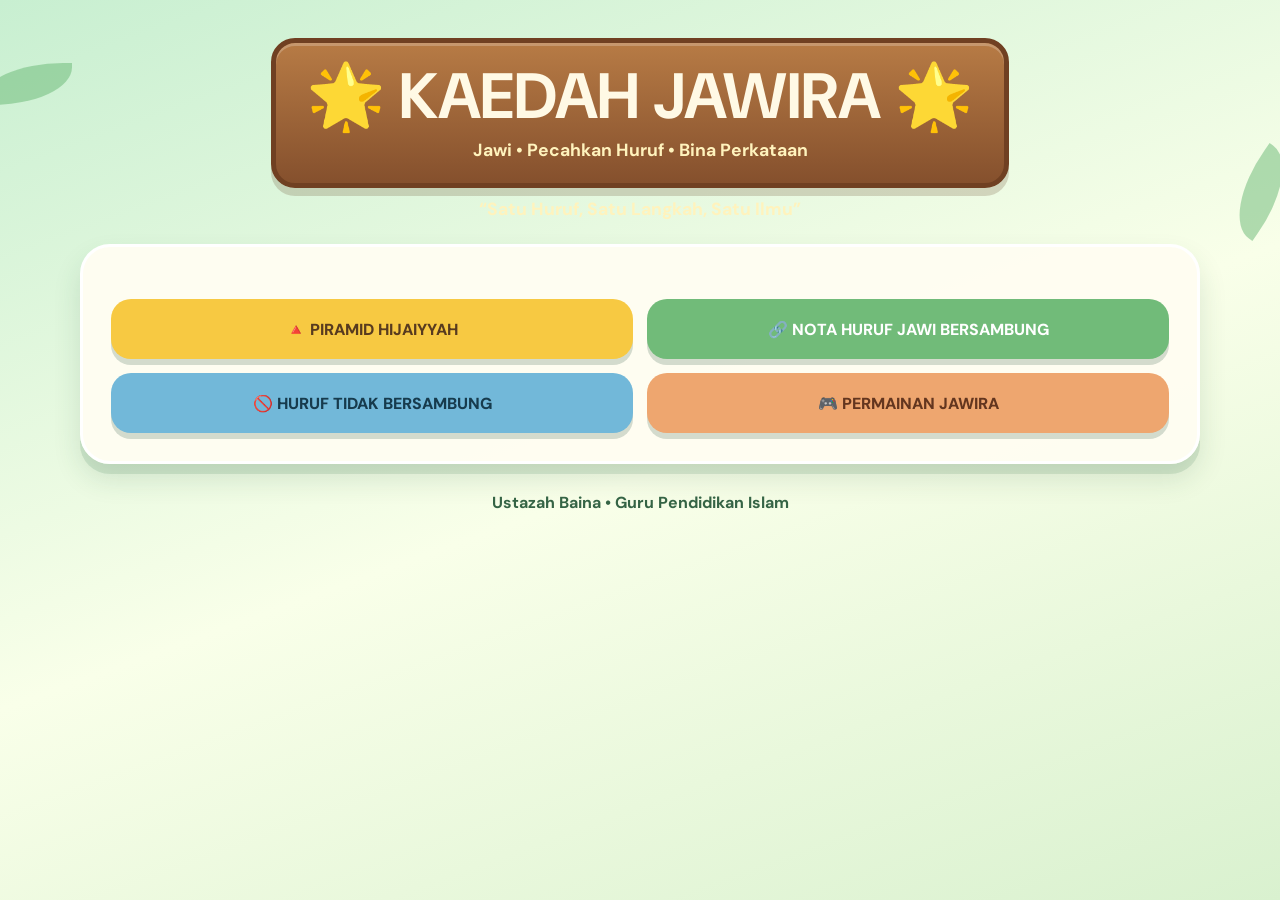
==== commit 71bc4982: "Add files via upload" ====
--- a/index.html
+++ b/index.html
@@ -1,16 +1 @@
-<!DOCTYPE html>
-<html lang="ms"><head><meta charset="UTF-8"><meta name="viewport" content="width=device-width,initial-scale=1.0">
-<title>JAWIRA • Portal Pembelajaran</title><link rel="stylesheet" href="style.css"></head>
-<body>
-<header><div class="container nav"><div class="logo">🌿 JAWIRA</div><nav>
-<a href="index.html">Utama</a><a href="kotak1.html">Piramid</a><a href="kotak2.html">Bersambung</a><a href="kotak3.html">Tak Bersambung</a><a href="kotak4.html">Permainan</a>
-</nav></div></header>
-<main class="container">
-<section class="hero"><span class="badge">MODUL INTERAKTIF JAWI</span><h1>JAWIRA</h1>
-<p class="subtitle">Jawi • Rumi • Huruf Bersambung • Huruf Tidak Bersambung • Permainan. Pilih satu kotak untuk mula belajar.</p></section>
-<section class="cards">
-<a class="card" href="kotak1.html"><div class="icon">🔺</div><h2>1. Piramid Hijaiyyah</h2><p>Kenali huruf Hijaiyyah secara tersusun melalui konsep piramid dan aktiviti bacaan.</p><span class="btn">Masuk →</span></a>
-<a class="card" href="kotak2.html"><div class="icon">🔗</div><h2>2. Nota Huruf Jawi Bersambung</h2><p>Belajar bentuk huruf Jawi pada kedudukan awal, tengah dan akhir perkataan.</p><span class="btn">Belajar →</span></a>
-<a class="card" href="kotak3.html"><div class="icon">🚫</div><h2>3. Huruf Tidak Bersambung</h2><p>Kenal pasti huruf yang tidak boleh disambungkan kepada huruf selepasnya.</p><span class="btn">Teroka →</span></a>
-<a class="card" href="kotak4.html"><div class="icon">🎮</div><h2>4. Permainan JAWIRA</h2><p>Uji kefahaman melalui permainan padanan huruf dan nama huruf Hijaiyyah.</p><span class="btn secondary">Main Sekarang →</span></a>
-</section></main><footer>JAWIRA • Belajar Jawi Dengan Ceria</footer></body></html>+<!doctype html><html lang="ms"><head><meta charset="utf-8"><meta name="viewport" content="width=device-width,initial-scale=1"><title>JAWIRA • Utama</title><link rel="stylesheet" href="style.css"></head><body><div class="app"><span class="leaf one"></span><span class="leaf two"></span><main class="container"><section class="hero"><div class="wood"><h1>🌟 KAEDAH JAWIRA 🌟</h1><p>Jawi • Pecahkan Huruf • Bina Perkataan</p></div><p class="slogan">“Satu Huruf, Satu Langkah, Satu Ilmu”</p></section><div class="paper"><div class="menu"><button class="btn yellow" onclick="location.href='kotak1.html'">🔺 PIRAMID HIJAIYYAH</button><button class="btn green" onclick="location.href='kotak2.html'">🔗 NOTA HURUF JAWI BERSAMBUNG</button><button class="btn blue" onclick="location.href='kotak3.html'">🚫 HURUF TIDAK BERSAMBUNG</button><button class="btn orange" onclick="location.href='kotak4.html'">🎮 PERMAINAN JAWIRA</button></div></div></main><footer>Ustazah Baina • Guru Pendidikan Islam</footer></div></body></html>
--- a/style.css
+++ b/style.css
@@ -1,65 +1,20 @@
 
-@import url('https://fonts.googleapis.com/css2?family=Nunito:wght@400;600;700;800&family=Amiri:wght@400;700&display=swap');
-
-:root{
-  --green:#126b50; --green2:#1d8b69; --mint:#e9f8f1;
-  --gold:#e8b94f; --cream:#fffaf0; --ink:#17352c;
-  --white:#fff; --shadow:0 12px 30px rgba(18,107,80,.14);
-}
-*{box-sizing:border-box}
-body{
-  margin:0; font-family:'Nunito',sans-serif; color:var(--ink);
-  background:linear-gradient(135deg,#f5fff9,#fffaf0);
-}
-a{text-decoration:none;color:inherit}
-.container{width:min(1100px,92%);margin:auto}
-header{
-  background:linear-gradient(135deg,var(--green),#0d4e3c);
-  color:white; padding:28px 0; box-shadow:var(--shadow);
-}
-.nav{display:flex;justify-content:space-between;align-items:center;gap:16px}
-.logo{font-weight:800;font-size:1.25rem}
-.nav a{padding:9px 13px;border-radius:12px;font-weight:700}
-.nav a:hover{background:rgba(255,255,255,.14)}
-.hero{text-align:center;padding:58px 0 30px}
-.badge{display:inline-block;background:#fff0bd;color:#6b5112;padding:7px 14px;border-radius:999px;font-weight:800}
-h1{font-size:clamp(2.1rem,5vw,4rem);margin:14px 0 8px;line-height:1.05}
-.subtitle{font-size:1.08rem;max-width:720px;margin:auto;line-height:1.7}
-.cards{display:grid;grid-template-columns:repeat(2,1fr);gap:24px;padding:30px 0 70px}
-.card{
-  background:rgba(255,255,255,.94); border:2px solid #d8eee4;
-  border-radius:28px;padding:28px;box-shadow:var(--shadow);
-  transition:.2s;min-height:230px;position:relative;overflow:hidden
-}
-.card:hover{transform:translateY(-6px);border-color:#a9d8c7}
-.icon{font-size:3rem}
-.card h2{margin:12px 0 8px}
-.card p{line-height:1.6;color:#49665d}
-.btn{
-  display:inline-block;background:var(--green);color:white;padding:11px 17px;
-  border-radius:14px;font-weight:800;margin-top:8px
-}
-.btn.secondary{background:#fff3c9;color:#5c4918}
-.page{padding:38px 0 70px}
-.page-title{text-align:center;margin-bottom:30px}
-.panel{background:white;border-radius:24px;padding:25px;box-shadow:var(--shadow);border:1px solid #e0eee8}
-.grid{display:grid;grid-template-columns:repeat(2,1fr);gap:18px}
-.letter-grid{display:grid;grid-template-columns:repeat(auto-fit,minmax(120px,1fr));gap:14px}
-.letter{
-  border:2px solid #dceee7;border-radius:18px;padding:16px;text-align:center;
-  background:linear-gradient(#fff,#f3fbf7);cursor:pointer
-}
-.arabic{font-family:'Amiri',serif;font-size:3rem;line-height:1.1}
-.small{font-size:.9rem;color:#55746a}
-.note{background:#fff8dd;border-left:5px solid var(--gold);padding:15px 18px;border-radius:12px;line-height:1.6}
-table{width:100%;border-collapse:collapse;background:white}
-th,td{padding:12px;border-bottom:1px solid #e4eee9;text-align:center}
-th{background:var(--mint)}
-.game-area{text-align:center}
-.question{font-size:4rem;font-family:'Amiri',serif;margin:10px}
-.choices{display:grid;grid-template-columns:repeat(2,1fr);gap:14px;max-width:600px;margin:20px auto}
-.choice{padding:18px;border:2px solid #cfe7dd;background:white;border-radius:16px;font-size:1.4rem;cursor:pointer}
-.choice:hover{border-color:var(--green);background:var(--mint)}
-.result{font-weight:800;min-height:28px}
-footer{text-align:center;padding:25px;color:#648076}
-@media(max-width:700px){.cards,.grid,.choices{grid-template-columns:1fr}.nav{flex-wrap:wrap}.hero{padding-top:38px}}
+@import url('https://fonts.googleapis.com/css2?family=Amiri:wght@400;700&family=DM+Sans:wght@400;500;700;800&display=swap');
+:root{--forest:#17624b;--leaf:#45a46b;--mint:#dff5df;--cream:#fffdf2;--wood:#9b6638;--gold:#ffc940;--ink:#173b31;--coral:#ef7e6a}
+*{box-sizing:border-box}body{margin:0;font-family:"DM Sans",sans-serif;color:var(--ink);background:linear-gradient(160deg,#c8efd1,#f9ffe9 52%,#d9f1cf);min-height:100vh}
+button{font-family:inherit}button:focus-visible{outline:4px solid var(--gold);outline-offset:3px}
+.app{min-height:100vh;position:relative;overflow:hidden}.leaf{position:absolute;width:90px;height:42px;border-radius:90% 0 90% 0;background:#69b875;opacity:.5;pointer-events:none}.one{top:7%;left:-18px}.two{top:19%;right:-26px;transform:rotate(125deg)}.three{bottom:8%;left:-25px;transform:rotate(45deg)}
+.container{width:min(1120px,92%);margin:auto}.topbar{padding:18px 0;position:relative;z-index:2;display:flex;justify-content:space-between;align-items:center;gap:12px}.topbar button{border:0;border-radius:999px;padding:10px 17px;background:#fff;color:var(--forest);font-weight:800;cursor:pointer;box-shadow:0 5px 12px #1b654222}
+.hero{text-align:center;padding:38px 0 24px}.wood{display:inline-block;background:linear-gradient(#b77b45,#85502d);color:#fff9e5;border:5px solid #704022;border-radius:24px;padding:22px 30px;box-shadow:inset 0 3px #ffffff38,0 8px 0 #5c391d33}
+.hero h1{margin:0;font-size:clamp(2rem,6vw,4rem);line-height:1}.hero p{margin:10px 0 0;color:#fff3bd;font-weight:700;font-size:1.1rem}.slogan{font-weight:800;color:#356445;margin:18px 0}
+.paper{background:rgba(255,253,242,.96);border:3px solid #fff;border-radius:30px;box-shadow:0 10px 0 #37724a24,0 15px 28px #22583824;padding:28px}
+.menu{display:grid;grid-template-columns:repeat(2,1fr);gap:14px;margin-top:24px}.btn{border:0;border-radius:20px;cursor:pointer;min-height:60px;padding:13px 20px;font-weight:800;font-size:1rem;box-shadow:0 6px 0 #133c2a2e;transition:.16s}.btn:hover{transform:translateY(-3px)}.green{background:#71bb79;color:#fff}.yellow{background:#f7c942;color:#583b1f}.blue{background:#72b8d9;color:#173b4d}.orange{background:#eea66f;color:#63361f}.pink{background:#df9cbd;color:#5a2842}.wide{grid-column:1/-1}
+.screen{display:none;position:relative;z-index:1}.screen.active{display:block;animation:enter .35s ease}@keyframes enter{from{opacity:0;transform:translateY(12px)}to{opacity:1;transform:none}}
+.status{display:flex;flex-wrap:wrap;gap:10px;justify-content:space-between;background:var(--forest);color:#fff;border-radius:22px;padding:14px;box-shadow:0 7px 0 #17433133;margin-bottom:18px}.pill{background:#ffffff29;border-radius:15px;padding:8px 12px;font-weight:800}
+.game-title{text-align:center;color:var(--forest)}.game-title h2{margin:4px 0;font-size:2rem}.game-title p{font-weight:700;color:#4a6953}.jawi{font-family:Amiri,serif;direction:rtl;text-align:right}.word{font-size:clamp(3.5rem,10vw,6rem);line-height:1;color:var(--forest);text-align:center}
+.answer{min-height:90px;border:3px dashed #5ea66b;border-radius:20px;background:#effbea;display:flex;align-items:center;justify-content:center;gap:8px;padding:12px}.letters{display:flex;flex-wrap:wrap;justify-content:center;gap:10px;margin-top:18px}.letter{min-width:68px;min-height:72px;border:3px solid #97cf9c;border-radius:18px;background:#fff;cursor:pointer;box-shadow:0 5px 0 #b8dfb8;font:2.4rem Amiri,serif;color:#183f2f}.letter:hover,.letter.selected{transform:translateY(-4px);background:#fff3bd}.letter:disabled{opacity:.35;cursor:default}
+.actions{text-align:center;margin-top:18px}.feedback{text-align:center;min-height:28px;font-weight:800;margin:16px 0}.note{margin-top:20px;background:#fff1b9;border-left:5px solid var(--gold);padding:15px 18px;border-radius:13px;line-height:1.6}
+.word-bank{display:grid;grid-template-columns:repeat(auto-fit,minmax(140px,1fr));gap:12px}.word-card{border:2px solid #b9ddc1;background:#f7fff4;border-radius:18px;padding:15px;text-align:center;cursor:pointer}.word-card:hover{background:#fff3bd}.word-card .jawi{font-size:2rem;text-align:center}
+.info h2{color:var(--forest)}.info ul,.info ol{line-height:1.8}.badge{display:inline-block;background:#fff0bc;color:#6c5315;padding:7px 14px;border-radius:999px;font-weight:800}
+footer{text-align:center;padding:28px;color:#356445;font-weight:700}
+@media(max-width:700px){.menu{grid-template-columns:1fr}.wide{grid-column:auto}.paper{padding:20px}.status{justify-content:center}.letter{min-width:58px;min-height:64px;font-size:2rem}}
